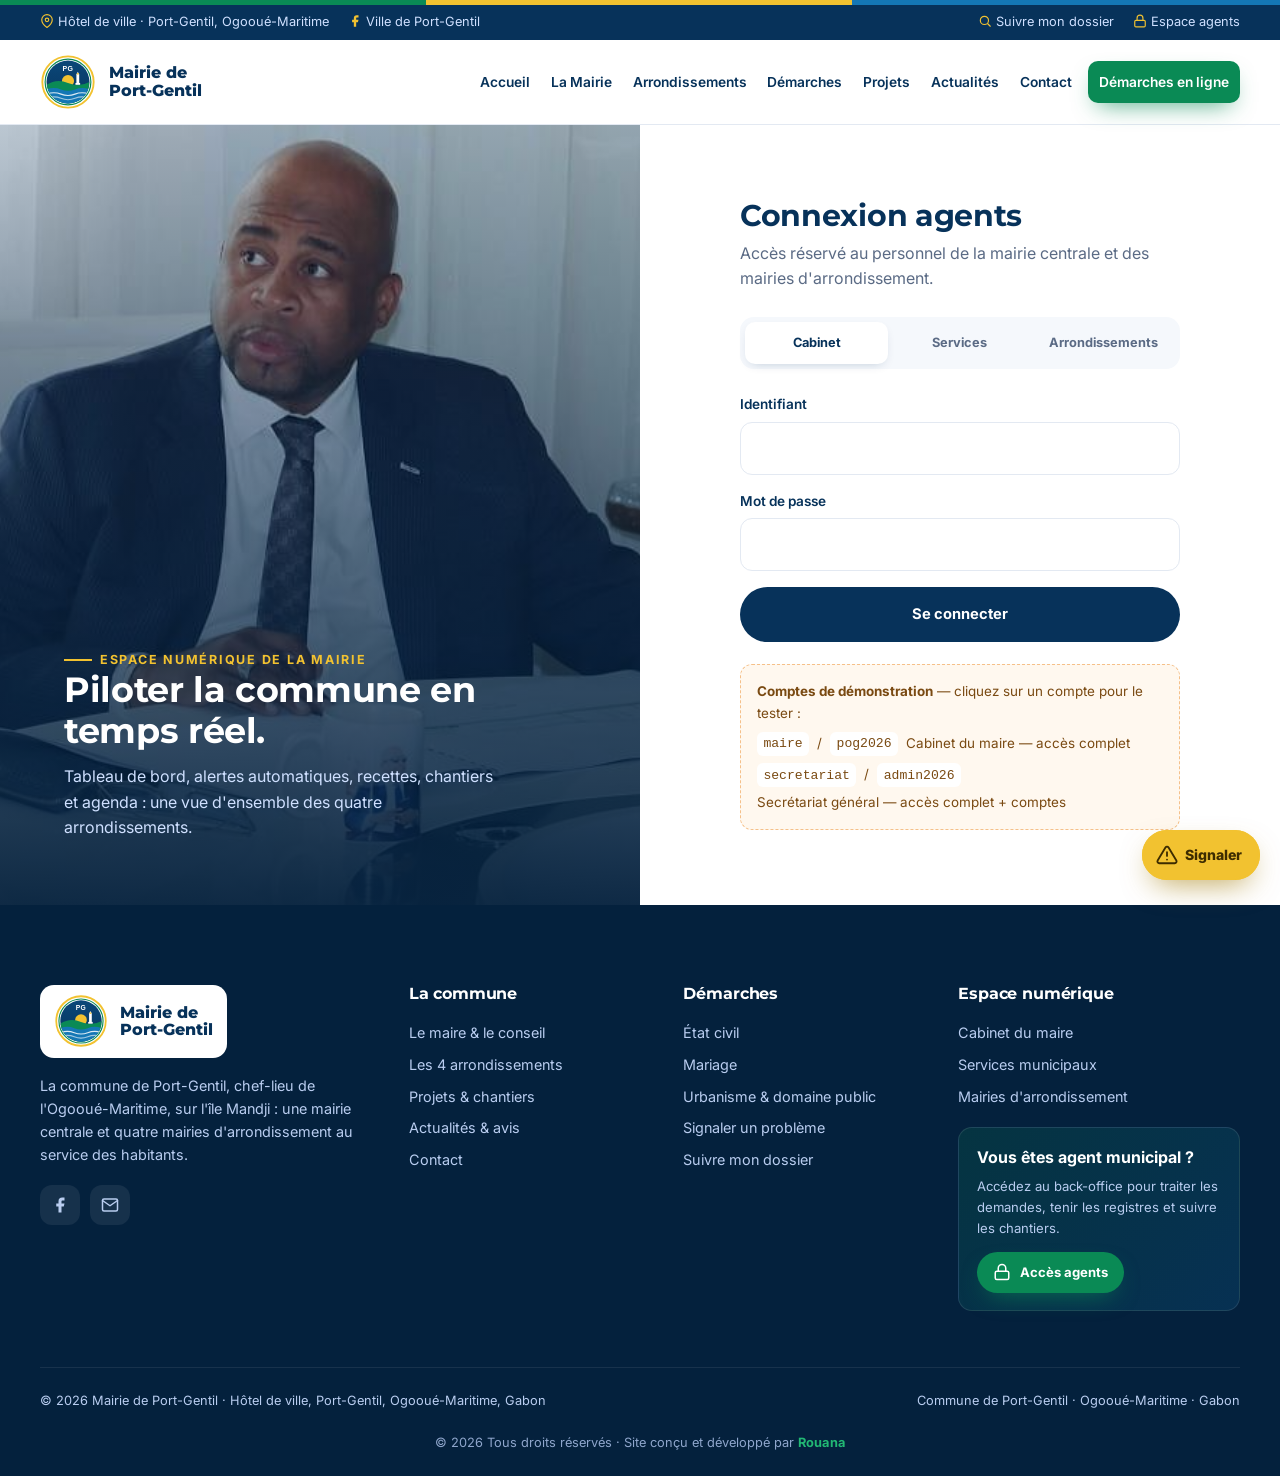
==== agents.html @ c870bb21 "Site de la Mairie de Port-Gentil – vitrine + back-office Co-Authored-By: Claude <noreply@anthropic.c" ====
<!doctype html>
<html lang="fr">
<head>
<meta charset="utf-8">
<meta name="viewport" content="width=device-width, initial-scale=1">
<meta name="color-scheme" content="only light">
<meta name="theme-color" content="#07325a">
<title>Back-office – Mairie de Port-Gentil</title>
<meta name="robots" content="noindex">
<link rel="icon" href="assets/img/logo-pog.svg">
<link rel="preconnect" href="https://fonts.googleapis.com"><link rel="preconnect" href="https://fonts.gstatic.com" crossorigin>
<link href="https://fonts.googleapis.com/css2?family=Inter:wght@400;500;600;700&family=Montserrat:wght@600;700;800;900&display=swap" rel="stylesheet">
<link rel="stylesheet" href="assets/css/style.css">
</head>
<body data-page="portal">
<div class="app">
  <aside class="sidebar" id="sb"></aside>
  <main class="app-main">
    <div class="app-top">
      <div style="display:flex;gap:.8rem;align-items:center"><button class="sb-toggle" id="sbt" aria-label="Menu"><svg width="22" height="22" viewBox="0 0 24 24" fill="none" stroke="currentColor" stroke-width="2" stroke-linecap="round"><path d="M3 6h18M3 12h18M3 18h18"/></svg></button><div><h1 id="vt"></h1><p id="vs"></p></div></div>
      <div class="top-actions"><div class="who" id="who"></div><a class="tbtn" href="index.html" title="Retour au site" aria-label="Retour au site"><svg viewBox="0 0 24 24" fill="none" stroke="currentColor" stroke-width="2" stroke-linecap="round" stroke-linejoin="round"><path d="M3 9l9-7 9 7v11a2 2 0 01-2 2H5a2 2 0 01-2-2z"/><path d="M9 22V12h6v10"/></svg><span>Site</span></a><button class="tbtn out" id="quit" title="Se déconnecter et quitter" aria-label="Sortir"><svg viewBox="0 0 24 24" fill="none" stroke="currentColor" stroke-width="2" stroke-linecap="round" stroke-linejoin="round"><path d="M9 21H5a2 2 0 01-2-2V5a2 2 0 012-2h4M16 17l5-5-5-5M21 12H9"/></svg><span>Sortir</span></button></div>
    </div>
    <div id="views"></div>
    <p class="notice"></p>
  </main>
</div>
<script src="assets/js/data.js"></script>
<script src="assets/js/config.js"></script>
<script src="assets/js/store.js"></script>
<script src="assets/js/main.js"></script>
<script src="assets/js/portal.js"></script>
<script>P.boot();</script>
</body>
</html>
---- assets/css/style.css ----
/* =========================================================
   Mairie de Port-Gentil · Feuille de style
   ========================================================= */
:root{
  color-scheme:only light;
  --navy:#07325a; --navy-2:#0b4a7d; --blue:#1477b5; --sky:#22a2d6; --sky-2:#dff1fa;
  --orange:#0a8a55; --orange-2:#22b874; --gold:#f2c230;
  --ink:#0f1c33; --muted:#5b6b85; --line:#e3e9f2; --bg:#f5f8fc; --card:#fff;
  --ok:#16a34a; --warn:#d97706; --bad:#dc2626;
  --r:18px; --r-sm:12px; --shadow:0 10px 30px -12px rgba(7,50,90,.25); --shadow-lg:0 30px 60px -20px rgba(7,50,90,.35);
  --font-h:"Montserrat",system-ui,sans-serif; --font:"Inter",system-ui,sans-serif;
  --wrap:1200px;
}
*{box-sizing:border-box;margin:0;padding:0}
html{scroll-behavior:smooth}
body{font-family:var(--font);color:var(--ink);background:var(--bg);line-height:1.6;-webkit-font-smoothing:antialiased;overflow-x:hidden}
img{max-width:100%;display:block}
a{color:inherit;text-decoration:none}
button,input,select,textarea{font:inherit;color:inherit}
h1,h2,h3,h4{font-family:var(--font-h);line-height:1.15;letter-spacing:-.01em}
.wrap{width:min(var(--wrap),100% - 32px);margin-inline:auto}
.sr-only{position:absolute;width:1px;height:1px;overflow:hidden;clip:rect(0 0 0 0)}

/* ---------- Boutons ---------- */
.btn{display:inline-flex;align-items:center;gap:.55rem;padding:.85rem 1.4rem;border-radius:999px;font-weight:700;font-size:.92rem;border:2px solid transparent;cursor:pointer;transition:.25s;white-space:nowrap}
.btn svg{width:18px;height:18px}
.btn-orange{background:var(--orange);color:#fff;box-shadow:0 10px 24px -10px rgba(10,138,85,.8)}
.btn-orange:hover{background:var(--orange-2);transform:translateY(-2px)}
.btn-ghost{border-color:rgba(255,255,255,.55);color:#fff}
.btn-ghost:hover{background:#fff;color:var(--navy)}
.btn-navy{background:var(--navy);color:#fff}
.btn-navy:hover{background:var(--blue)}
.btn-line{border-color:var(--line);background:#fff;color:var(--navy)}
.btn-line:hover{border-color:var(--blue);color:var(--blue)}
.btn-sm{padding:.5rem .9rem;font-size:.82rem}

/* ---------- Top bar & header ---------- */
.topbar{background:var(--navy);color:#cfe0ff;font-size:.8rem}
.topbar .wrap{display:flex;justify-content:space-between;gap:1rem;padding:.45rem 0;flex-wrap:wrap}
.topbar a:hover{color:#fff}
.topbar .tb-l,.topbar .tb-r{display:flex;gap:1.2rem;align-items:center;flex-wrap:wrap}
.topbar svg{width:14px;height:14px;vertical-align:-2px;margin-right:4px;color:var(--orange-2)}
.header{position:sticky;top:0;z-index:50;background:rgba(255,255,255,.92);backdrop-filter:blur(12px);border-bottom:1px solid var(--line);transition:.3s}
.header.scrolled{box-shadow:0 8px 30px -18px rgba(7,50,90,.4)}
.header .wrap{display:flex;align-items:center;justify-content:space-between;gap:1rem;height:84px;transition:height .3s}
.header.scrolled .wrap{height:68px}
.brand{display:flex;align-items:center;gap:.8rem}
.brand img{height:58px;width:auto;transition:.3s}
.header.scrolled .brand img{height:48px}
.brand b{display:block;font-family:var(--font-h);font-weight:800;color:var(--navy);font-size:1rem;line-height:1.1}
.brand small{display:block;font-size:.7rem;color:var(--muted);letter-spacing:.04em;text-transform:uppercase}
.nav{display:flex;align-items:center;gap:.2rem}
.nav a{padding:.55rem .8rem;border-radius:10px;font-weight:600;font-size:.9rem;color:var(--navy);position:relative}
.nav a:hover{color:var(--blue);background:var(--sky-2)}
.nav a.active{color:var(--blue)}
.nav a.active::after{content:"";position:absolute;left:.8rem;right:.8rem;bottom:.25rem;height:2px;background:var(--orange);border-radius:2px}
.nav .btn{margin-left:.6rem}
.burger{display:none;background:none;border:0;width:44px;height:44px;cursor:pointer;border-radius:10px}
.burger span{display:block;width:24px;height:2px;background:var(--navy);margin:5px auto;transition:.3s}
@media (max-width:1020px){
  .burger{display:block}
  .nav{position:fixed;inset:68px 0 auto 0;background:#fff;flex-direction:column;align-items:stretch;padding:1rem;gap:.2rem;box-shadow:var(--shadow-lg);transform:translateY(-12px);opacity:0;visibility:hidden;pointer-events:none;transition:.3s;max-height:calc(100vh - 68px);overflow:auto}
  .header .wrap{height:68px}
  .nav.open{transform:none;opacity:1;visibility:visible;pointer-events:auto}
  .nav a{padding:.9rem 1rem}
  .nav .btn{margin:.5rem 0 0;justify-content:center}
  .topbar .tb-r{display:none}
  .brand small{display:none}
}
@media (max-width:640px){.topbar{display:none}.hero-dots{display:none!important}.hero .wrap{padding:4rem 0 8rem!important}
}

/* ---------- Hero ---------- */
.hero{position:relative;min-height:88vh;display:grid;align-items:center;color:#fff;overflow:hidden;isolation:isolate}
.hero-slides,.hero-slides figure{position:absolute;inset:0;z-index:-2}
.hero-slides figure{opacity:0;transition:opacity 1.4s ease}
.hero-slides figure.on{opacity:1}
.hero-slides img{width:100%;height:100%;object-fit:cover;transform:scale(1.08)}
.hero-slides figure.on img{animation:kenburns 9s ease-out forwards}
@keyframes kenburns{from{transform:scale(1.12)}to{transform:scale(1)}}
.hero::before{content:"";position:absolute;inset:0;z-index:-1;background:linear-gradient(100deg,rgba(4,32,60,.95) 0%,rgba(7,50,90,.78) 42%,rgba(7,50,90,.15) 100%)}
.hero .wrap{padding:6rem 0 9rem}
.eyebrow{display:inline-flex;align-items:center;gap:.5rem;font-weight:700;font-size:.78rem;letter-spacing:.14em;text-transform:uppercase;color:var(--orange-2)}
.eyebrow::before{content:"";width:28px;height:2px;background:currentColor}
.hero h1{font-size:clamp(2.3rem,5.4vw,4.3rem);font-weight:900;max-width:14ch;margin:1rem 0 1.2rem}
.hero h1 em{font-style:normal;background:linear-gradient(90deg,var(--orange-2),var(--gold));-webkit-background-clip:text;background-clip:text;color:transparent}
.hero p.lead{font-size:1.12rem;max-width:52ch;color:#dbe7ff}
.hero .cta{display:flex;gap:.8rem;margin-top:2rem;flex-wrap:wrap}
.hero-dots{position:absolute;right:32px;bottom:150px;display:flex;flex-direction:column;gap:10px}
.hero-dots button{width:10px;height:10px;border-radius:50%;border:2px solid #fff;background:transparent;cursor:pointer;transition:.3s}
.hero-dots button.on{background:var(--orange);border-color:var(--orange);height:28px;border-radius:6px}
.wave{position:absolute;left:0;right:0;bottom:-1px;width:100%;height:110px;z-index:0}
.wave path{animation:wave 10s ease-in-out infinite alternate}
.wave path:nth-child(2){animation-duration:14s;animation-direction:alternate-reverse}
@keyframes wave{to{transform:translateX(-60px)}}

.stats{position:relative;z-index:3;margin-top:-80px}
.stats .grid{display:grid;grid-template-columns:repeat(4,1fr);background:var(--navy);color:#fff;border-radius:var(--r);box-shadow:var(--shadow-lg);overflow:hidden}
.stat{padding:1.8rem 1.4rem;display:flex;gap:1rem;align-items:center;border-right:1px solid rgba(255,255,255,.1)}
.stat:last-child{border:0}
.stat .ic{width:52px;height:52px;border-radius:14px;display:grid;place-items:center;background:rgba(10,138,85,.15);color:var(--orange-2);flex:none}
.stat .ic svg{width:26px;height:26px}
.stat b{font-family:var(--font-h);font-size:2rem;font-weight:800;display:block;line-height:1}
.stat span{font-size:.82rem;color:#b9cdf0}
@media (max-width:860px){.stats .grid{grid-template-columns:1fr 1fr}.stat:nth-child(2){border-right:0}.stat{border-bottom:1px solid rgba(255,255,255,.1)}}
@media (max-width:480px){.stats .grid{grid-template-columns:1fr}.stat{border-right:0}}

/* ---------- Sections ---------- */
section{padding:6rem 0}
.sec-head{display:flex;justify-content:space-between;align-items:end;gap:2rem;margin-bottom:3rem;flex-wrap:wrap}
.sec-head h2{font-size:clamp(1.8rem,3.4vw,2.7rem);color:var(--navy);font-weight:800;max-width:22ch;margin-top:.6rem}
.sec-head p{max-width:48ch;color:var(--muted)}
.center{text-align:center}
.center .sec-head{justify-content:center;text-align:center;flex-direction:column;align-items:center}
.bg-white{background:#fff}
.bg-navy{background:var(--navy);color:#fff}
.bg-navy .sec-head h2{color:#fff}
.bg-navy .sec-head p{color:#b9cdf0}

/* Page hero (pages internes) */
.page-hero{position:relative;color:#fff;padding:7rem 0 6rem;overflow:hidden;isolation:isolate}
.page-hero img.bg{position:absolute;inset:0;width:100%;height:100%;object-fit:cover;z-index:-2}
.page-hero::before{content:"";position:absolute;inset:0;z-index:-1;background:linear-gradient(100deg,rgba(4,32,60,.95),rgba(7,50,90,.65))}
.page-hero h1{font-size:clamp(2rem,4.5vw,3.4rem);font-weight:900;margin:.8rem 0}
.page-hero p{max-width:60ch;color:#dbe7ff}
.crumbs{font-size:.85rem;color:#b9cdf0}
.crumbs a:hover{color:#fff}

/* ---------- Cartes formations ---------- */
.tabs{display:flex;gap:.5rem;flex-wrap:wrap;margin-bottom:2rem}
.tab{padding:.6rem 1.1rem;border-radius:999px;border:1.5px solid var(--line);background:#fff;font-weight:700;font-size:.88rem;cursor:pointer;color:var(--navy);transition:.2s}
.tab:hover{border-color:var(--blue)}
.tab.on{background:var(--navy);border-color:var(--navy);color:#fff}
.tab .n{display:inline-grid;place-items:center;min-width:22px;height:22px;border-radius:99px;background:var(--sky-2);color:var(--blue);font-size:.72rem;margin-left:.35rem;padding:0 6px}
.tab.on .n{background:var(--orange);color:#fff}
.cards{display:grid;grid-template-columns:repeat(auto-fill,minmax(260px,1fr));gap:1.3rem}
.fcard{background:#fff;border:1px solid var(--line);border-radius:var(--r);padding:1.6rem;position:relative;transition:.3s;display:flex;flex-direction:column;gap:.7rem;overflow:hidden}
.fcard::after{content:"";position:absolute;left:0;top:0;height:4px;width:0;background:linear-gradient(90deg,var(--orange),var(--gold));transition:.4s}
.fcard:hover{transform:translateY(-6px);box-shadow:var(--shadow);border-color:transparent}
.fcard:hover::after{width:100%}
.fcard .ic{width:54px;height:54px;border-radius:14px;background:var(--navy);color:#fff;display:grid;place-items:center;transition:.3s}
.fcard:hover .ic{background:var(--orange);transform:rotate(-6deg)}
.fcard .ic svg{width:26px;height:26px}
.fcard h3{font-size:1.05rem;color:var(--navy)}
.fcard p{font-size:.9rem;color:var(--muted);flex:1}
.fcard .tag{position:absolute;top:1.3rem;right:1.3rem;font-size:.7rem;font-weight:800;letter-spacing:.06em;text-transform:uppercase;padding:.25rem .6rem;border-radius:99px;background:var(--sky-2);color:var(--blue)}
.fcard .tag.m{background:#e2f5ec;color:var(--orange)}
.fcard .tag.c{background:#fdf4dc;color:#a36d05}
.fcard .more{font-weight:700;color:var(--blue);font-size:.88rem;display:inline-flex;gap:.3rem;align-items:center;cursor:pointer;background:none;border:0;padding:0}
.fcard .more:hover{gap:.6rem}

/* ---------- Split / feature ---------- */
.split{display:grid;grid-template-columns:1.05fr 1fr;gap:4rem;align-items:center}
@media (max-width:900px){.split{grid-template-columns:1fr;gap:2.5rem}}
.mosaic{display:grid;grid-template-columns:1fr 1fr;grid-template-rows:220px 220px;gap:1rem;position:relative}
.mosaic img{width:100%;height:100%;object-fit:cover;border-radius:var(--r);box-shadow:var(--shadow)}
.mosaic img:first-child{grid-row:span 2}
.mosaic .badge{position:absolute;left:-18px;bottom:28px;background:var(--orange);color:#fff;border-radius:var(--r);padding:1rem 1.3rem;box-shadow:var(--shadow-lg);font-family:var(--font-h)}
.mosaic .badge b{font-size:2rem;display:block;line-height:1}
.mosaic .badge span{font-size:.8rem}
@media (max-width:560px){.mosaic{grid-template-rows:170px 170px}.mosaic .badge{left:8px}}
.checks{list-style:none;display:grid;gap:.9rem;margin:1.6rem 0 2rem}
.checks li{display:flex;gap:.8rem;align-items:flex-start}
.checks li::before{content:"";flex:none;width:24px;height:24px;border-radius:50%;background:var(--orange) url("data:image/svg+xml,%3Csvg xmlns='http://www.w3.org/2000/svg' viewBox='0 0 24 24' fill='none' stroke='white' stroke-width='3'%3E%3Cpath d='M5 12l5 5 9-10'/%3E%3C/svg%3E") center/14px no-repeat;margin-top:2px}
.lead-p{color:var(--muted);font-size:1.05rem}

/* ---------- Valeurs / pillars ---------- */
.pillars{display:grid;grid-template-columns:repeat(4,1fr);gap:1.2rem}
@media (max-width:900px){.pillars{grid-template-columns:1fr 1fr}}
@media (max-width:520px){.pillars{grid-template-columns:1fr}}
.pillar{padding:2rem 1.6rem;border-radius:var(--r);background:rgba(255,255,255,.06);border:1px solid rgba(255,255,255,.1);transition:.3s}
.pillar:hover{background:rgba(255,255,255,.1);transform:translateY(-4px)}
.pillar .num{font-family:var(--font-h);font-weight:900;font-size:2.4rem;color:var(--orange-2);opacity:.9}
.pillar h3{margin:.6rem 0 .5rem;font-size:1.1rem}
.pillar p{color:#b9cdf0;font-size:.92rem}

/* ---------- Galerie ---------- */
.filters{display:flex;gap:.5rem;flex-wrap:wrap;justify-content:center;margin-bottom:2rem}
.gallery{columns:3 280px;column-gap:1rem}
.gallery figure{break-inside:avoid;margin-bottom:1rem;position:relative;border-radius:var(--r);overflow:hidden;cursor:zoom-in;box-shadow:var(--shadow)}
.gallery img{width:100%;transition:transform .6s}
.gallery figure:hover img{transform:scale(1.06)}
.gallery figcaption{position:absolute;inset:auto 0 0 0;padding:2.5rem 1rem .9rem;color:#fff;font-weight:600;font-size:.9rem;background:linear-gradient(transparent,rgba(4,32,60,.9));transform:translateY(40%);opacity:0;transition:.35s}
.gallery figure:hover figcaption{transform:none;opacity:1}
.gallery figcaption small{display:block;color:var(--orange-2);font-size:.72rem;text-transform:uppercase;letter-spacing:.1em}
.gallery figure.hide{display:none}
.lightbox{position:fixed;inset:0;background:rgba(5,15,35,.94);z-index:200;display:none;align-items:center;justify-content:center;padding:2rem}
.lightbox.on{display:flex}
.lightbox img{max-height:84vh;max-width:92vw;border-radius:12px;box-shadow:0 20px 60px rgba(0,0,0,.6)}
.lightbox p{position:absolute;bottom:1.2rem;left:0;right:0;text-align:center;color:#fff;font-weight:600}
.lightbox button{position:absolute;background:rgba(255,255,255,.12);border:0;color:#fff;width:48px;height:48px;border-radius:50%;cursor:pointer;font-size:1.4rem}
.lightbox button:hover{background:var(--orange)}
.lb-x{top:1.2rem;right:1.2rem}.lb-p{left:1.2rem;top:50%}.lb-n{right:1.2rem;top:50%}

/* ---------- Actualités ---------- */
.news{display:grid;grid-template-columns:repeat(3,1fr);gap:1.4rem}
@media (max-width:900px){.news{grid-template-columns:1fr 1fr}}
@media (max-width:600px){.news{grid-template-columns:1fr}}
.ncard{background:#fff;border-radius:var(--r);overflow:hidden;border:1px solid var(--line);transition:.3s;display:flex;flex-direction:column}
.ncard:hover{box-shadow:var(--shadow);transform:translateY(-5px)}
.ncard .ph{aspect-ratio:16/10;overflow:hidden;position:relative}
.ncard .ph img{width:100%;height:100%;object-fit:cover;transition:.6s}
.ncard:hover .ph img{transform:scale(1.07)}
.ncard .cat{position:absolute;top:1rem;left:1rem;background:var(--orange);color:#fff;font-size:.7rem;font-weight:800;padding:.3rem .7rem;border-radius:99px;text-transform:uppercase;letter-spacing:.06em}
.ncard .bd{padding:1.4rem;display:flex;flex-direction:column;gap:.6rem;flex:1}
.ncard h3{font-size:1.08rem;color:var(--navy)}
.ncard p{font-size:.9rem;color:var(--muted)}

/* ---------- Témoignages ---------- */
.testi{position:relative;max-width:820px;margin:auto;text-align:center}
.testi blockquote{font-family:var(--font-h);font-size:clamp(1.15rem,2.2vw,1.5rem);font-weight:600;line-height:1.5;color:#fff;min-height:7.5em;transition:opacity .4s}
.testi cite{display:block;margin-top:1.2rem;font-style:normal;color:var(--orange-2);font-weight:700}
.testi cite span{display:block;color:#b9cdf0;font-weight:500;font-size:.88rem}
.testi .dots{display:flex;gap:8px;justify-content:center;margin-top:1.6rem}
.testi .dots button{width:10px;height:10px;border-radius:99px;border:0;background:rgba(255,255,255,.3);cursor:pointer;transition:.3s}
.testi .dots button.on{width:30px;background:var(--orange)}

/* ---------- Partenaires marquee ---------- */
.marquee{overflow:hidden;mask-image:linear-gradient(90deg,transparent,#000 10%,#000 90%,transparent)}
.marquee .track{display:flex;gap:1rem;width:max-content;animation:marq 38s linear infinite}
.marquee:hover .track{animation-play-state:paused}
@keyframes marq{to{transform:translateX(-50%)}}
.partner{display:flex;align-items:center;gap:.8rem;padding:1rem 1.4rem;background:#fff;border:1px solid var(--line);border-radius:14px;min-width:250px}
.partner .pl{width:44px;height:44px;border-radius:12px;display:grid;place-items:center;font-family:var(--font-h);font-weight:900;color:#fff;font-size:.8rem;flex:none}
.partner b{display:block;color:var(--navy);font-size:.9rem;line-height:1.2}
.partner small{color:var(--muted);font-size:.75rem}

/* ---------- CTA band ---------- */
.band{background:linear-gradient(110deg,var(--navy) 0%,var(--navy-2) 55%,var(--blue) 100%);border-radius:24px;padding:3rem;color:#fff;display:flex;justify-content:space-between;align-items:center;gap:2rem;position:relative;overflow:hidden;flex-wrap:wrap}
.band::after{content:"";position:absolute;right:-80px;top:-80px;width:280px;height:280px;border-radius:50%;border:40px solid rgba(10,138,85,.18)}
.band h2{font-size:clamp(1.5rem,3vw,2.2rem);max-width:24ch}
.band p{color:#cfe0ff;margin-top:.5rem}
.band > *{position:relative;z-index:1}

/* ---------- Formulaires ---------- */
.form{display:grid;gap:1rem}
.form .row{display:grid;grid-template-columns:1fr 1fr;gap:1rem}
@media (max-width:620px){.form .row{grid-template-columns:1fr}}
.field label{display:block;font-weight:600;font-size:.85rem;margin-bottom:.35rem;color:var(--navy)}
.field input,.field select,.field textarea{width:100%;padding:.8rem 1rem;border:1.5px solid var(--line);border-radius:var(--r-sm);background:#fff;transition:.2s;outline:none}
.field input:focus,.field select:focus,.field textarea:focus{border-color:var(--blue);box-shadow:0 0 0 4px rgba(20,119,181,.12)}
.field textarea{min-height:130px;resize:vertical}
.panel{background:#fff;border:1px solid var(--line);border-radius:var(--r);padding:2rem;box-shadow:var(--shadow)}
.steps{display:flex;gap:.5rem;margin-bottom:1.5rem}
.steps span{flex:1;height:6px;border-radius:99px;background:var(--line);transition:.4s}
.steps span.on{background:linear-gradient(90deg,var(--orange),var(--gold))}
.fstep{display:none;animation:fade .4s}
.fstep.on{display:grid;gap:1rem}
@keyframes fade{from{opacity:0;transform:translateY(8px)}to{opacity:1;transform:none}}

/* ---------- Contact ---------- */
.cinfo{display:grid;gap:1rem}
.citem{display:flex;gap:1rem;padding:1.2rem;background:#fff;border-radius:var(--r);border:1px solid var(--line);transition:.25s}
.citem:hover{border-color:var(--blue);transform:translateX(4px)}
.citem .ic{width:48px;height:48px;border-radius:12px;background:var(--sky-2);color:var(--blue);display:grid;place-items:center;flex:none}
.citem .ic svg{width:22px;height:22px}
.citem b{display:block;color:var(--navy)}
.citem span{color:var(--muted);font-size:.9rem}
.map{border:0;width:100%;height:380px;border-radius:var(--r);box-shadow:var(--shadow);margin-top:3rem}

/* ---------- FAQ ---------- */
.faq details{background:#fff;border:1px solid var(--line);border-radius:var(--r-sm);margin-bottom:.8rem;overflow:hidden}
.faq summary{padding:1.1rem 1.3rem;font-weight:700;color:var(--navy);cursor:pointer;list-style:none;display:flex;justify-content:space-between;gap:1rem}
.faq summary::after{content:"+";font-size:1.4rem;color:var(--orange);transition:.3s;line-height:1}
.faq details[open] summary::after{transform:rotate(45deg)}
.faq details p{padding:0 1.3rem 1.2rem;color:var(--muted)}

/* ---------- Timeline ---------- */
.timeline{position:relative;padding-left:2rem;border-left:2px dashed var(--line);display:grid;gap:2rem}
.tl{position:relative}
.tl::before{content:"";position:absolute;left:calc(-2rem - 9px);top:4px;width:16px;height:16px;border-radius:50%;background:var(--orange);box-shadow:0 0 0 5px #e2f5ec}
.tl b{font-family:var(--font-h);color:var(--blue)}
.tl h4{color:var(--navy);margin:.2rem 0}
.tl p{color:var(--muted);font-size:.93rem}

/* ---------- Footer ---------- */
.footer{background:#04213d;color:#b9cdf0;padding:5rem 0 0;position:relative}
.footer .grid{display:grid;grid-template-columns:1.4fr 1fr 1fr 1.2fr;gap:2.5rem}
@media (max-width:900px){.footer .grid{grid-template-columns:1fr 1fr}}
@media (max-width:560px){.footer .grid{grid-template-columns:1fr}}
.footer h4{color:#fff;font-size:1rem;margin-bottom:1.1rem}
.footer ul{list-style:none;display:grid;gap:.55rem;font-size:.9rem}
.footer a:hover{color:var(--orange-2)}
.footer .logo-w{background:#fff;border-radius:14px;padding:.6rem .9rem;display:inline-block;margin-bottom:1rem}
.footer .logo-w img{height:64px}
.footer p{font-size:.9rem}
.socials{display:flex;gap:.6rem;margin-top:1.2rem}
.socials a{width:40px;height:40px;border-radius:12px;display:grid;place-items:center;background:rgba(255,255,255,.07);transition:.25s}
.socials a:hover{background:var(--orange);color:#fff}
.socials svg{width:18px;height:18px}
.staff-box{margin-top:1.2rem;padding:1.1rem;border-radius:14px;background:linear-gradient(135deg,rgba(10,138,85,.18),rgba(20,119,181,.18));border:1px solid rgba(255,255,255,.1)}
.staff-box b{color:#fff;display:block;margin-bottom:.3rem}
.staff-box p{font-size:.82rem;margin-bottom:.8rem}
.foot-credit{text-align:center;font-size:.8rem;padding:0 0 1.4rem;color:#8fa6cc}
.foot-credit b{color:var(--orange-2);font-weight:700;letter-spacing:.02em}
.foot-bottom{border-top:1px solid rgba(255,255,255,.08);margin-top:3.5rem;padding:1.4rem 0;display:flex;justify-content:space-between;gap:1rem;font-size:.8rem;flex-wrap:wrap}

/* ---------- Flottants ---------- */
.wa{position:fixed;right:20px;bottom:20px;z-index:90;width:58px;height:58px;border-radius:50%;background:#25d366;color:#fff;display:grid;place-items:center;box-shadow:0 12px 30px -8px rgba(37,211,102,.7);transition:.3s}
.wa:hover{transform:scale(1.08)}
.wa svg{width:30px;height:30px}
.wa::before{content:"";position:absolute;inset:0;border-radius:50%;border:2px solid #25d366;animation:ping 2s infinite}
@keyframes ping{to{transform:scale(1.6);opacity:0}}
.totop{position:fixed;right:28px;bottom:92px;z-index:90;width:42px;height:42px;border-radius:12px;border:0;background:var(--navy);color:#fff;cursor:pointer;opacity:0;pointer-events:none;transition:.3s}
.totop.on{opacity:1;pointer-events:auto}
.progress{position:fixed;top:0;left:0;height:3px;background:linear-gradient(90deg,var(--orange),var(--gold));z-index:100;width:0}

/* ---------- Toast & modal ---------- */
.toast{position:fixed;left:50%;bottom:28px;transform:translate(-50%,140%);background:var(--navy);color:#fff;padding:.9rem 1.3rem;border-radius:14px;box-shadow:var(--shadow-lg);z-index:300;transition:.35s;font-weight:600;display:flex;gap:.6rem;align-items:center;max-width:calc(100vw - 32px)}
.toast.on{transform:translate(-50%,0)}
.toast.ok{background:var(--ok)}.toast.err{background:var(--bad)}
.modal{position:fixed;inset:0;background:rgba(5,15,35,.6);backdrop-filter:blur(4px);z-index:250;display:none;align-items:center;justify-content:center;padding:1rem}
.modal.on{display:flex}
.modal .box{background:#fff;border-radius:22px;max-width:640px;width:100%;max-height:90vh;overflow:auto;box-shadow:var(--shadow-lg);animation:fade .3s}
.modal .box .mh{padding:1.5rem 1.8rem;border-bottom:1px solid var(--line);display:flex;justify-content:space-between;gap:1rem;align-items:start}
.modal .box .mb{padding:1.5rem 1.8rem}
.modal .x{background:var(--bg);border:0;width:36px;height:36px;border-radius:10px;cursor:pointer;font-size:1.2rem;flex:none}

/* ---------- Reveal ---------- */
.rv{opacity:0;transform:translateY(28px);transition:opacity .8s ease,transform .8s ease}
.rv.in{opacity:1;transform:none}
.rv.d1{transition-delay:.1s}.rv.d2{transition-delay:.2s}.rv.d3{transition-delay:.3s}
@media (prefers-reduced-motion:reduce){*{animation:none!important;transition:none!important}.rv{opacity:1;transform:none}}

/* =========================================================
   ESPACE NUMÉRIQUE (back-office des agents)
   ========================================================= */
.auth{min-height:calc(100vh - 120px);display:grid;grid-template-columns:1fr 1fr}
@media (max-width:900px){.auth{grid-template-columns:1fr}.auth .side{display:none}}
.auth .side{position:relative;color:#fff;padding:4rem;display:flex;flex-direction:column;justify-content:end;overflow:hidden;isolation:isolate}
.auth .side img{position:absolute;inset:0;width:100%;height:100%;object-fit:cover;z-index:-2}
.auth .side::before{content:"";position:absolute;inset:0;z-index:-1;background:linear-gradient(180deg,rgba(7,50,90,.2),rgba(4,32,60,.95))}
.auth .side h2{font-size:2.2rem;max-width:18ch}
.auth .side p{color:#cfe0ff;margin-top:.8rem;max-width:44ch}
.auth .main{display:grid;place-items:center;padding:3rem 1rem;background:#fff}
.auth .box{width:min(440px,100%)}
.auth h1{color:var(--navy);font-size:1.9rem;margin-bottom:.4rem}
.role-sw{display:grid;grid-template-columns:repeat(3,1fr);background:var(--bg);border-radius:14px;padding:5px;margin:1.6rem 0}
.role-sw button{border:0;background:none;padding:.7rem;border-radius:10px;font-weight:700;cursor:pointer;color:var(--muted);font-size:.86rem}
.role-sw button.on{background:#fff;color:var(--navy);box-shadow:0 4px 12px -6px rgba(7,50,90,.3)}
.demo{margin-top:1.4rem;padding:1rem;border-radius:12px;background:#fff8ef;border:1px dashed #f5c089;font-size:.84rem;color:#7a4a12}
.demo code{background:#fff;padding:.1rem .4rem;border-radius:6px;font-size:.82rem;cursor:pointer}

.app{display:grid;grid-template-columns:260px 1fr;min-height:100vh;background:var(--bg)}
@media (max-width:900px){.app{grid-template-columns:1fr}}
.sidebar{background:var(--navy);color:#b9cdf0;padding:1.4rem 1rem;display:flex;flex-direction:column;gap:.3rem;position:sticky;top:0;height:100vh}
@media (max-width:900px){.sidebar{position:fixed;inset:0 auto 0 0;width:270px;z-index:120;transform:translateX(-100%);transition:.3s}.sidebar.open{transform:none;box-shadow:0 0 0 100vmax rgba(5,15,35,.45)}}
.sidebar .sb-brand{display:flex;align-items:center;gap:.7rem;padding:.4rem .6rem 1.4rem;border-bottom:1px solid rgba(255,255,255,.08);margin-bottom:.8rem}
.sidebar .sb-brand img{height:44px;background:#fff;border-radius:10px;padding:4px}
.sidebar .sb-brand b{color:#fff;font-family:var(--font-h);display:block;line-height:1.1}
.sidebar .sb-brand small{font-size:.72rem;color:var(--orange-2);text-transform:uppercase;letter-spacing:.08em}
.sidebar a,.sidebar button.lnk{display:flex;align-items:center;gap:.8rem;padding:.75rem .9rem;border-radius:12px;font-weight:600;font-size:.9rem;transition:.2s;background:none;border:0;cursor:pointer;color:inherit;text-align:left;width:100%}
.sidebar a svg,.sidebar button.lnk svg{width:20px;height:20px;flex:none}
.sidebar a:hover,.sidebar button.lnk:hover{background:rgba(255,255,255,.07);color:#fff}
.sidebar a.on{background:var(--orange);color:#fff;box-shadow:0 10px 20px -10px rgba(10,138,85,.9)}
.sidebar .pill{margin-left:auto;background:var(--orange);color:#fff;border-radius:99px;font-size:.7rem;padding:.1rem .5rem}
.sidebar a.on .pill{background:#fff;color:var(--orange)}
.sidebar .sb-foot{margin-top:auto;border-top:1px solid rgba(255,255,255,.08);padding-top:.8rem}
.app-main{padding:1.6rem 2rem 3rem;min-width:0}
@media (max-width:600px){.app-main{padding:1rem}}
.app-top{display:flex;justify-content:space-between;align-items:center;gap:1rem;margin-bottom:1.6rem;flex-wrap:wrap}
.app-top h1{font-size:1.6rem;color:var(--navy)}
.app-top p{color:var(--muted);font-size:.9rem}
.who{display:flex;align-items:center;gap:.7rem;background:#fff;border:1px solid var(--line);padding:.4rem .9rem .4rem .4rem;border-radius:99px}
.av{width:38px;height:38px;border-radius:50%;display:grid;place-items:center;color:#fff;font-weight:800;font-size:.85rem;background:linear-gradient(135deg,var(--blue),var(--navy));flex:none}
.who b{display:block;font-size:.88rem;color:var(--navy);line-height:1.1}
.who small{font-size:.74rem;color:var(--muted)}
.top-actions{display:flex;align-items:center;gap:.5rem}
.tbtn{display:inline-flex;align-items:center;gap:.4rem;height:46px;padding:0 1rem;border-radius:99px;border:1px solid var(--line);background:#fff;color:var(--navy);font-weight:700;font-size:.86rem;cursor:pointer;transition:.2s}
.tbtn svg{width:18px;height:18px}
.tbtn:hover{border-color:var(--blue);color:var(--blue)}
.tbtn.out{background:var(--orange);border-color:var(--orange);color:#fff;box-shadow:0 8px 18px -10px rgba(10,138,85,.9)}
.tbtn.out:hover{background:var(--orange-2);color:#fff}
@media (max-width:900px){
  .app-main{padding-top:0}
  .app-top{position:sticky;top:0;z-index:60;background:rgba(245,248,252,.94);backdrop-filter:blur(10px);margin:0 -2rem 1rem;padding:.7rem 2rem;border-bottom:1px solid var(--line);flex-wrap:nowrap}
  .app-top > div:first-child{min-width:0}
  .app-top h1{font-size:1.15rem;white-space:nowrap;overflow:hidden;text-overflow:ellipsis}
  .app-top p{display:none}
  .who{display:none}
  .tbtn{height:40px;padding:0 .75rem;font-size:.8rem}
}
@media (max-width:600px){.app-top{margin:0 -1rem 1rem;padding:.7rem 1rem}}
@media (max-width:420px){.tbtn:not(.out) span{display:none}.tbtn:not(.out){width:40px;padding:0;justify-content:center}}
.sb-toggle{display:none}
@media (max-width:900px){.sb-toggle{display:inline-grid;place-items:center;width:42px;height:42px;border-radius:12px;border:1px solid var(--line);background:#fff;cursor:pointer}}
.kpis{display:grid;grid-template-columns:repeat(4,1fr);gap:1rem;margin-bottom:1.4rem}
@media (max-width:1100px){.kpis{grid-template-columns:1fr 1fr}}
.kpi{background:#fff;border:1px solid var(--line);border-radius:16px;padding:1.2rem;display:flex;gap:1rem;align-items:center}
.kpi .ic{width:48px;height:48px;border-radius:14px;display:grid;place-items:center;flex:none}
.kpi .ic svg{width:24px;height:24px}
.kpi b{font-family:var(--font-h);font-size:1.6rem;color:var(--navy);display:block;line-height:1.1}
.kpi span{font-size:.8rem;color:var(--muted)}
.ic-b{background:var(--sky-2);color:var(--blue)}.ic-o{background:#e2f5ec;color:var(--orange)}.ic-g{background:#e6f7ec;color:var(--ok)}.ic-y{background:#fdf4dc;color:#a36d05}
.card{background:#fff;border:1px solid var(--line);border-radius:16px;padding:1.4rem;margin-bottom:1.2rem}
.card h2{font-size:1.1rem;color:var(--navy);margin-bottom:1rem;display:flex;justify-content:space-between;align-items:center;gap:1rem;flex-wrap:wrap}
.cols{display:grid;grid-template-columns:1.6fr 1fr;gap:1.2rem}
@media (max-width:1100px){.cols{grid-template-columns:1fr}}
.toolbar{display:flex;gap:.7rem;flex-wrap:wrap;align-items:end;margin-bottom:1rem}
.toolbar .field{min-width:180px;flex:1}
.toolbar .field select,.toolbar .field input{padding:.6rem .8rem}
.tbl-wrap{overflow-x:auto;border:1px solid var(--line);border-radius:12px}
table.tbl{width:100%;border-collapse:collapse;font-size:.88rem;min-width:640px}
.tbl th{background:var(--bg);text-align:left;padding:.75rem .9rem;color:var(--muted);font-size:.74rem;text-transform:uppercase;letter-spacing:.06em;font-weight:700;white-space:nowrap}
.tbl td{padding:.65rem .9rem;border-top:1px solid var(--line);vertical-align:middle}
.tbl tr:hover td{background:#fafcff}
.tbl input.note{width:78px;padding:.45rem .5rem;border:1.5px solid var(--line);border-radius:8px;text-align:center;font-weight:700;outline:none}
.tbl input.note:focus{border-color:var(--blue)}
.tbl input.note.bad{border-color:var(--bad);background:#fff1f1}
.tbl input.note.dirty{background:#fff8ef;border-color:#f5c089}
.stu{display:flex;align-items:center;gap:.6rem}
.stu .av{width:32px;height:32px;font-size:.72rem}
.stu b{display:block;font-size:.88rem}
.stu small{color:var(--muted);font-size:.74rem}
.chip{display:inline-block;padding:.22rem .6rem;border-radius:99px;font-size:.74rem;font-weight:700;white-space:nowrap}
.chip.ok{background:#e6f7ec;color:var(--ok)}.chip.warn{background:#fdf4dc;color:#a36d05}.chip.bad{background:#fdecec;color:var(--bad)}.chip.info{background:var(--sky-2);color:var(--blue)}.chip.neu{background:var(--bg);color:var(--muted)}
.moy{font-family:var(--font-h);font-weight:800}
.bars{display:flex;align-items:end;gap:8px;height:170px;padding-top:10px}
.bars .b{flex:1;display:flex;flex-direction:column;align-items:center;gap:6px;height:100%;justify-content:end}
.bars .b i{display:block;width:100%;border-radius:8px 8px 3px 3px;background:linear-gradient(180deg,var(--sky),var(--blue));min-height:4px;transition:height .8s cubic-bezier(.2,.8,.2,1)}
.bars .b:nth-child(1) i,.bars .b:nth-child(2) i{background:linear-gradient(180deg,#f59e8b,var(--bad))}
.bars .b:nth-child(3) i{background:linear-gradient(180deg,#fbc27a,var(--orange))}
.bars .b small{font-size:.7rem;color:var(--muted);white-space:nowrap}
.bars .b em{font-style:normal;font-weight:800;font-size:.78rem;color:var(--navy)}
.feed{display:grid;gap:.8rem}
.post{padding:1rem;border:1px solid var(--line);border-radius:12px;border-left:4px solid var(--blue);background:#fff}
.post.devoir{border-left-color:var(--orange)}.post.urgent{border-left-color:var(--bad)}
.post h4{color:var(--navy);font-size:.95rem}
.post p{font-size:.88rem;color:var(--ink);margin:.35rem 0}
.post small{color:var(--muted);font-size:.76rem}
.post .top{display:flex;justify-content:space-between;gap:.6rem;align-items:start}
.msgs{display:grid;grid-template-columns:280px 1fr;border:1px solid var(--line);border-radius:14px;overflow:hidden;min-height:460px;background:#fff}
@media (max-width:760px){.msgs{grid-template-columns:1fr}}
.thread-list{border-right:1px solid var(--line);overflow:auto;max-height:560px}
.thread-list button{display:flex;gap:.7rem;width:100%;text-align:left;padding:.9rem 1rem;border:0;border-bottom:1px solid var(--line);background:#fff;cursor:pointer}
.thread-list button:hover{background:var(--bg)}
.thread-list button.on{background:var(--sky-2)}
.thread-list b{font-size:.86rem;display:block;color:var(--navy)}
.thread-list small{font-size:.76rem;color:var(--muted);display:-webkit-box;-webkit-line-clamp:1;-webkit-box-orient:vertical;overflow:hidden}
.thread-list .unread b::after{content:"";display:inline-block;width:8px;height:8px;border-radius:50%;background:var(--orange);margin-left:6px}
.chat{display:flex;flex-direction:column;min-width:0}
.chat .head{padding:1rem 1.2rem;border-bottom:1px solid var(--line);font-weight:700;color:var(--navy)}
.chat .body{flex:1;padding:1.2rem;overflow:auto;display:flex;flex-direction:column;gap:.6rem;background:var(--bg);max-height:420px}
.bubble{max-width:78%;padding:.7rem 1rem;border-radius:16px;font-size:.9rem;background:#fff;border:1px solid var(--line);align-self:flex-start}
.bubble.me{align-self:flex-end;background:var(--navy);color:#fff;border-color:var(--navy)}
.bubble small{display:block;font-size:.7rem;opacity:.65;margin-top:.25rem}
.chat form{display:flex;gap:.6rem;padding:.8rem;border-top:1px solid var(--line)}
.chat form input{flex:1;padding:.75rem 1rem;border:1.5px solid var(--line);border-radius:99px;outline:none}
.empty{padding:2.5rem 1rem;text-align:center;color:var(--muted)}
.empty svg{width:44px;height:44px;margin:0 auto .6rem;color:#c3cfe0}
.ring{--p:0;width:130px;height:130px;border-radius:50%;background:conic-gradient(var(--orange) calc(var(--p)*1%),var(--line) 0);display:grid;place-items:center;margin:auto}
.ring div{width:104px;height:104px;border-radius:50%;background:#fff;display:grid;place-items:center;text-align:center}
.ring b{font-family:var(--font-h);font-size:1.7rem;color:var(--navy);line-height:1}
.ring small{font-size:.72rem;color:var(--muted)}
.tt{display:grid;grid-template-columns:70px repeat(5,1fr);gap:4px;font-size:.78rem;min-width:640px}
.tt div{padding:.5rem;border-radius:8px;background:var(--bg);min-height:48px}
.tt .h{background:none;font-weight:800;color:var(--navy);text-align:center;min-height:auto}
.tt .t{background:none;color:var(--muted);font-weight:700}
.tt .c{background:var(--sky-2);color:var(--navy);font-weight:600;border-left:3px solid var(--blue)}
.tt .c.o{background:#e2f5ec;border-left-color:var(--orange)}
.tt .c small{display:block;color:var(--muted);font-weight:500}
.view{display:none;animation:fade .35s}
.view.on{display:block}
.notice{font-size:.8rem;color:var(--muted);background:#fff;border:1px dashed var(--line);border-radius:12px;padding:.7rem 1rem;margin-top:1.4rem}
@media print{
  .sidebar,.app-top .who,.top-actions,.sb-toggle,.no-print,.notice{display:none!important}
  .app{display:block}.app-main{padding:0}.card{border:0;padding:0}
}


/* ---------- Espace numérique (accueil) ---------- */
.quick{display:flex;align-items:center;gap:.5rem;flex-wrap:wrap;margin-top:1.6rem;padding:.55rem;border-radius:18px;background:rgba(255,255,255,.1);border:1px solid rgba(255,255,255,.18);backdrop-filter:blur(8px);width:max-content;max-width:100%}
.quick .ql{display:inline-flex;align-items:center;gap:.4rem;font-size:.78rem;font-weight:800;letter-spacing:.08em;text-transform:uppercase;color:var(--orange-2);padding:0 .5rem}
.quick .ql svg{width:15px;height:15px}
.qbtn{display:inline-flex;align-items:center;gap:.45rem;padding:.55rem .95rem;border-radius:12px;background:#fff;color:var(--navy);font-weight:700;font-size:.86rem;transition:.25s}
.qbtn svg{width:17px;height:17px;color:var(--orange)}
.qbtn:hover{background:var(--orange);color:#fff;transform:translateY(-2px)}
.qbtn:hover svg{color:#fff}
.espace-sec{padding-top:5rem}
.access{display:grid;grid-template-columns:repeat(3,1fr);gap:1.2rem}
@media (max-width:900px){.access{grid-template-columns:1fr}}
.acard{background:#fff;border:1px solid var(--line);border-radius:var(--r);padding:1.5rem;display:flex;flex-direction:column;gap:1rem;position:relative;overflow:hidden;transition:.3s}
.acard::before{content:"";position:absolute;inset:0 0 auto 0;height:5px;background:var(--c)}
.acard:hover{transform:translateY(-5px);box-shadow:var(--shadow)}
.acard .ah{display:flex;gap:.9rem;align-items:center}
.acard .aic{width:52px;height:52px;border-radius:14px;display:grid;place-items:center;background:var(--c);color:#fff;flex:none}
.acard .aic svg{width:26px;height:26px}
.acard h3{color:var(--navy);font-size:1.2rem}
.acard .ah small{color:var(--muted);font-size:.85rem}
.acard ul{list-style:none;display:grid;gap:.45rem;font-size:.9rem}
.acard li{display:flex;gap:.5rem;align-items:flex-start}
.acard li::before{content:"";flex:none;width:18px;height:18px;margin-top:2px;border-radius:50%;background:var(--c) url("data:image/svg+xml,%3Csvg xmlns='http://www.w3.org/2000/svg' viewBox='0 0 24 24' fill='none' stroke='white' stroke-width='3.5'%3E%3Cpath d='M5 12l5 5 9-10'/%3E%3C/svg%3E") center/10px no-repeat}
.creds{background:var(--bg);border:1px dashed #c9d6ea;border-radius:12px;padding:.7rem .85rem}
.creds small{display:block;color:var(--muted);font-size:.72rem;margin-bottom:.35rem}
.creds div{display:flex;flex-wrap:wrap;gap:.3rem 1rem;font-size:.82rem;color:var(--muted)}
.creds b{font-family:ui-monospace,Consolas,monospace;color:var(--navy);background:#fff;padding:.05rem .4rem;border-radius:6px;border:1px solid var(--line)}
.acta{margin-top:auto;background:var(--c);color:#fff;justify-content:center}
.acta:hover{filter:brightness(1.12);transform:translateY(-2px)}
.acta svg{width:16px;height:16px}
@media (max-width:640px){
  .quick{width:100%;margin-top:1.1rem;padding:.5rem;gap:.4rem;border-radius:14px}
  .quick .ql{width:100%;padding:.1rem .3rem .2rem;font-size:.7rem}
  .qbtn{flex:1;justify-content:center;flex-direction:column;gap:.2rem;padding:.55rem .3rem;font-size:.76rem}
  .espace-sec{padding-top:3.6rem}
  .access{gap:.8rem}
  .acard{padding:1.1rem;gap:.7rem;border-radius:14px}
  .acard .aic{width:42px;height:42px;border-radius:11px}
  .acard .aic svg{width:21px;height:21px}
  .acard h3{font-size:1.05rem}
  .acard ul{font-size:.84rem;gap:.3rem}
}

/* =========================================================
   MOBILE — version compacte (moins de défilement, lecture confortable)
   ========================================================= */
.swipe-hint{display:none}
@media (max-width:640px){
  body{font-size:15px}
  section{padding:3rem 0}
  .sec-head{margin-bottom:1.4rem;gap:.8rem;align-items:flex-start}
  .sec-head h2{font-size:1.5rem;margin-top:.4rem}
  .sec-head p{font-size:.92rem}
  .sec-head .btn{padding:.5rem .9rem;font-size:.8rem}
  .eyebrow{font-size:.7rem}
  .btn{padding:.75rem 1.15rem;font-size:.88rem}

  /* Héro */
  .hero{min-height:auto}
  .hero .wrap{padding:3.2rem 0 6.5rem!important}
  .hero h1{font-size:2.05rem;margin:.7rem 0 .8rem}
  .hero p.lead{font-size:.95rem}
  .hero .cta{margin-top:1.3rem;gap:.6rem}
  .hero .cta .btn{flex:1 1 auto;justify-content:center}
  .wave{height:60px}
  .page-hero{padding:3.4rem 0 2.8rem}
  .page-hero h1{font-size:1.8rem;margin:.5rem 0}
  .page-hero p{font-size:.93rem}

  /* Chiffres clés en 2 x 2 */
  .stats{margin-top:-48px}
  .stats .grid{grid-template-columns:1fr 1fr}
  .stat{padding:1rem .9rem;gap:.6rem;flex-direction:column;align-items:flex-start;border-right:1px solid rgba(255,255,255,.1)!important;border-bottom:1px solid rgba(255,255,255,.1)}
  .stat:nth-child(2n){border-right:0!important}
  .stat:nth-child(n+3){border-bottom:0}
  .stat .ic{width:36px;height:36px;border-radius:10px}
  .stat .ic svg{width:18px;height:18px}
  .stat b{font-size:1.45rem}
  .stat span{font-size:.72rem;line-height:1.3;display:block}

  /* Onglets sur une seule ligne défilante */
  .tabs{flex-wrap:nowrap;overflow-x:auto;margin:0 -16px 1.2rem;padding:0 16px 4px;scrollbar-width:none}
  .tabs::-webkit-scrollbar{display:none}
  .tab{flex:none;padding:.5rem .9rem;font-size:.82rem}

  /* Cartes plus petites */
  .cards{gap:.8rem}
  .fcard{padding:1.1rem;gap:.45rem;border-radius:14px}
  .fcard .ic{width:42px;height:42px;border-radius:11px}
  .fcard .ic svg{width:21px;height:21px}
  .fcard h3{font-size:.98rem;padding-right:4.5rem}
  .fcard p{font-size:.85rem;display:-webkit-box;-webkit-line-clamp:3;-webkit-box-orient:vertical;overflow:hidden}
  .fcard .tag{top:1rem;right:1rem;font-size:.62rem}

  /* Carrousels à faire glisser (accueil) */
  .swipe{display:flex!important;overflow-x:auto;scroll-snap-type:x mandatory;gap:.8rem;margin:0 -16px;padding:0 16px 10px;scrollbar-width:none}
  .swipe::-webkit-scrollbar{display:none}
  .swipe > *{flex:0 0 80%;scroll-snap-align:start}
  .swipe-hint{display:block;font-size:.75rem;color:var(--muted);text-align:right;margin-top:.3rem}

  /* Actualités */
  .ncard .bd{padding:1rem;gap:.4rem}
  .ncard h3{font-size:.98rem}
  .ncard p{font-size:.85rem;display:-webkit-box;-webkit-line-clamp:3;-webkit-box-orient:vertical;overflow:hidden}

  /* Blocs texte + photos */
  .split{gap:1.8rem}
  .mosaic{grid-template-rows:130px 130px;gap:.6rem}
  .mosaic .badge{padding:.6rem .8rem;bottom:14px;left:8px}
  .mosaic .badge b{font-size:1.2rem}
  .mosaic .badge span{font-size:.7rem}
  .checks{gap:.6rem;margin:1rem 0 1.4rem;font-size:.92rem}
  .lead-p{font-size:.95rem}

  /* Piliers en 2 x 2 */
  .pillars{grid-template-columns:1fr 1fr;gap:.7rem}
  .pillar{padding:1.1rem .9rem;border-radius:14px}
  .pillar .num{font-size:1.5rem}
  .pillar h3{font-size:.92rem;margin:.3rem 0}
  .pillar p{font-size:.78rem;line-height:1.45}
  .testi{margin-top:2.4rem!important}
  .testi blockquote{font-size:1.05rem;min-height:4.2em}

  /* Partenaires, bandeau, formulaires */
  .partner{min-width:210px;padding:.7rem 1rem}
  .band{padding:1.6rem 1.3rem;border-radius:18px;gap:1.1rem}
  .band h2{font-size:1.3rem}
  .band p{font-size:.88rem}
  .panel{padding:1.3rem;border-radius:14px}
  .citem{padding:.9rem}
  .map{height:260px;margin-top:2rem}
  .timeline{gap:1.3rem}

  /* Galerie en 2 colonnes */
  .gallery{columns:2;column-gap:.6rem}
  .gallery figure{margin-bottom:.6rem;border-radius:12px}
  .gallery figcaption{font-size:.75rem;padding:1.6rem .6rem .5rem;opacity:1;transform:none}

  /* Pied de page compact */
  .footer{padding:3rem 0 0}
  .footer .grid{grid-template-columns:1fr 1fr;gap:1.6rem 1rem}
  .footer .grid > div:first-child,.footer .grid > div:last-child{grid-column:1 / -1}
  .footer .logo-w img{height:48px}
  .footer p,.footer ul{font-size:.84rem}
  .footer ul{gap:.4rem}
  .foot-bottom{margin-top:2rem;flex-direction:column;gap:.4rem;font-size:.74rem}

  /* Boutons flottants plus discrets */
  .wa{width:50px;height:50px;right:14px;bottom:14px}
  .wa svg{width:26px;height:26px}
  .totop{right:18px;bottom:74px;width:38px;height:38px}
}
.nav a.btn-orange,.nav a.btn-orange:hover{color:#fff}

/* =========================================================
   MAIRIE DE PORT-GENTIL — composants spécifiques
   ========================================================= */
.eyebrow{color:var(--orange)}
.hero .eyebrow,.page-hero .eyebrow,.bg-navy .eyebrow,.band .eyebrow,.auth .side .eyebrow{color:var(--gold)}
.hero::before{background:linear-gradient(100deg,rgba(4,32,60,.94) 0%,rgba(7,50,90,.8) 45%,rgba(7,50,90,.25) 100%)}
.flagbar{height:5px;background:linear-gradient(90deg,#0a8a55 0 33.3%,#f2c230 33.3% 66.6%,#1477b5 66.6%)}
.topbar svg{color:var(--gold)}
.brand img{height:56px}
.nav a.nav-agent{display:inline-flex;align-items:center;gap:.35rem;color:var(--muted);font-size:.85rem}
.nav a.nav-agent svg{width:15px;height:15px}
.nav a{white-space:nowrap}
@media (min-width:1021px) and (max-width:1420px){.nav a{padding:.5rem .55rem;font-size:.86rem}.nav a.nav-agent{display:none}.brand small{display:none}.nav .btn{margin-left:.3rem}}
@media (min-width:1021px) and (max-width:1180px){.nav a{padding:.45rem .4rem;font-size:.8rem}.brand b{font-size:.9rem}}
.footer .logo-w{display:inline-flex;align-items:center;gap:.7rem;color:var(--navy);font-family:var(--font-h);font-weight:800;line-height:1.1}
.footer .logo-w img{height:54px}
.fab-sig{width:auto!important;height:50px!important;border-radius:99px!important;padding:0 1.1rem 0 .9rem;display:flex!important;gap:.45rem;align-items:center;background:var(--gold)!important;color:#3d2c00!important;font-weight:800;font-size:.88rem;box-shadow:0 12px 30px -10px rgba(160,120,0,.7)!important}
.fab-sig svg{width:22px!important;height:22px!important}
.fab-sig::before{border-color:var(--gold)!important;border-radius:99px!important}
.dcard .ic{background:var(--c)}
.dcard .dact{display:flex;justify-content:space-between;align-items:center;gap:.5rem;flex-wrap:wrap;margin-top:.3rem}
.dcard .tag{max-width:55%;text-align:right;line-height:1.25}
.refbig{font-family:var(--font-h);font-size:1.9rem;font-weight:900;color:var(--navy);letter-spacing:.02em;margin:.2rem 0}
.suivi-card{background:#fff;border:1px solid var(--line);border-radius:var(--r);padding:1.6rem;box-shadow:var(--shadow);margin-top:1.4rem}
.suivi-card .sh{display:flex;justify-content:space-between;gap:1rem;align-items:start;margin-bottom:1.6rem;flex-wrap:wrap}
.suivi-card h3{color:var(--navy);font-size:1.2rem;margin:.2rem 0}
.suivi-card small{color:var(--muted)}
.suivi-box{display:grid;grid-template-columns:1fr 1.1fr;gap:2.5rem;align-items:start}
@media (max-width:900px){.suivi-box{grid-template-columns:1fr;gap:1rem}}
.ndate{display:flex;align-items:center;gap:.35rem;color:var(--muted);font-size:.78rem;font-weight:600}
.ndate svg{width:14px;height:14px}
.src{margin-top:auto;font-size:.8rem;font-weight:700;color:var(--blue);display:inline-flex;gap:.3rem;align-items:center}
.src svg{width:13px;height:13px}
.imgnote{font-size:.72rem;color:var(--muted);font-style:italic}
.avis-list{display:grid;grid-template-columns:repeat(auto-fill,minmax(300px,1fr));gap:1rem}
.avis{background:#fff;border:1px solid var(--line);border-left:4px solid var(--orange);border-radius:14px;padding:1.2rem 1.3rem}
.avis .ah{display:flex;justify-content:space-between;gap:.6rem;align-items:center;flex-wrap:wrap;margin-bottom:.6rem}
.avis .ah small{color:var(--muted);font-size:.76rem}
.avis h3{color:var(--navy);font-size:1rem;margin-bottom:.4rem}
.avis p{color:var(--muted);font-size:.9rem}
.arr-grid{display:grid;grid-template-columns:1fr 1fr;gap:1.2rem}
@media (max-width:860px){.arr-grid{grid-template-columns:1fr}}
.arr-card{background:#fff;border:1px solid var(--line);border-radius:var(--r);display:grid;grid-template-columns:110px 1fr;overflow:hidden;transition:.3s}
.arr-card:hover{box-shadow:var(--shadow);transform:translateY(-4px)}
.arr-card.full{grid-column:1/-1}
.arr-card .an{background:linear-gradient(160deg,var(--navy),var(--navy-2));color:#fff;display:flex;flex-direction:column;align-items:center;justify-content:center;padding:1rem;text-align:center}
.arr-card.full .an{background:linear-gradient(160deg,var(--orange),#066b42)}
.arr-card .an b{font-family:var(--font-h);font-size:2.8rem;line-height:1}
.arr-card .an sup{font-size:1rem}
.arr-card .an span{font-size:.72rem;text-transform:uppercase;letter-spacing:.08em;opacity:.85}
.arr-card .ab{padding:1.4rem 1.5rem;display:flex;flex-direction:column;gap:.6rem}
.arr-card h3{color:var(--navy);font-size:1.15rem}
.arr-card p{color:var(--muted);font-size:.92rem}
.arr-card .am{display:flex;gap:.4rem;align-items:center;color:var(--ink)}
.arr-card .am svg{width:16px;height:16px;color:var(--orange)}
.qs{display:flex;flex-wrap:wrap;gap:.4rem}
.qs span{background:var(--sky-2);color:var(--navy);font-size:.78rem;font-weight:600;padding:.3rem .7rem;border-radius:99px}
.aa{display:flex;gap:.5rem;flex-wrap:wrap;margin-top:.4rem}
@media (max-width:520px){.arr-card{grid-template-columns:1fr}.arr-card .an{flex-direction:row;gap:.5rem;justify-content:flex-start;padding:.8rem 1.2rem}.arr-card .an b{font-size:1.8rem}}
.mot{display:grid;grid-template-columns:.9fr 1.1fr;gap:3.5rem;align-items:center}
@media (max-width:900px){.mot{grid-template-columns:1fr;gap:2rem}}
.mot .ph{position:relative}
.mot .ph img{border-radius:var(--r);box-shadow:var(--shadow-lg);width:100%;aspect-ratio:4/3;object-fit:cover;object-position:left center}
.mot .ph .badge{position:absolute;right:-14px;bottom:-18px;background:var(--gold);color:#3d2c00;border-radius:16px;padding:.9rem 1.2rem;font-family:var(--font-h);box-shadow:var(--shadow-lg)}
.mot .ph .badge b{display:block;font-size:1.1rem}
.mot .ph .badge span{font-size:.78rem}
.mot blockquote{font-family:var(--font-h);font-size:clamp(1.1rem,2vw,1.4rem);font-weight:600;color:var(--navy);line-height:1.5;border-left:4px solid var(--orange);padding-left:1.2rem;margin:1.2rem 0}
.mot .sig{font-weight:700;color:var(--navy)}
.mot .sig span{display:block;font-weight:500;color:var(--muted);font-size:.9rem}
.budget{display:grid;grid-template-columns:repeat(4,1fr);gap:1rem}
@media (max-width:900px){.budget{grid-template-columns:1fr 1fr}}
.bcard{border-radius:var(--r);padding:1.5rem;background:rgba(255,255,255,.06);border:1px solid rgba(255,255,255,.12)}
.bcard b{font-family:var(--font-h);font-size:2.1rem;color:var(--gold);display:block;line-height:1.1}
.bcard span{color:#c9dcf0;font-size:.88rem}
.prio{display:grid;grid-template-columns:repeat(3,1fr);gap:1rem;margin-top:1.4rem}
@media (max-width:760px){.prio{grid-template-columns:1fr}}
.prio div{display:flex;gap:.8rem;align-items:center;background:#fff;color:var(--navy);border-radius:14px;padding:1rem 1.1rem;font-weight:700}
.prio svg{width:26px;height:26px;color:var(--orange);flex:none}
.src-note{font-size:.78rem;color:#9fb8d6;margin-top:1.2rem}
.src-note a{text-decoration:underline}
.digital{display:grid;grid-template-columns:repeat(3,1fr);gap:1rem}
@media (max-width:900px){.digital{grid-template-columns:1fr}}
.dg{background:#fff;border:1px solid var(--line);border-radius:var(--r);padding:1.4rem}
.dg .k{font-family:var(--font-h);font-size:2.2rem;font-weight:900;color:var(--bad);line-height:1}
.dg h4{color:var(--navy);margin:.5rem 0 .3rem}
.dg p{color:var(--muted);font-size:.9rem}
.dg .fix{margin-top:.8rem;padding-top:.8rem;border-top:1px dashed var(--line);color:var(--orange);font-weight:700;font-size:.88rem;display:flex;gap:.4rem}
.dg .fix svg{width:18px;height:18px;flex:none}
.org{display:grid;grid-template-columns:repeat(auto-fill,minmax(230px,1fr));gap:1rem}
.org div{background:#fff;border:1px solid var(--line);border-radius:14px;padding:1.1rem;display:flex;gap:.8rem;align-items:flex-start}
.org svg{width:24px;height:24px;color:var(--blue);flex:none}
.org b{display:block;color:var(--navy);font-size:.95rem}
.org span{color:var(--muted);font-size:.84rem}
.idcard{display:grid;grid-template-columns:repeat(auto-fill,minmax(230px,1fr));gap:.8rem;margin-top:1.4rem}
.idcard div{background:var(--bg);border-radius:12px;padding:.9rem 1rem}
.idcard small{display:block;color:var(--muted);font-size:.75rem;text-transform:uppercase;letter-spacing:.06em}
.idcard b{color:var(--navy)}
@media (max-width:640px){
  .mot .ph .badge{right:8px;bottom:-12px;padding:.6rem .9rem}
  .budget{gap:.6rem}.bcard{padding:1rem}.bcard b{font-size:1.45rem}.bcard span{font-size:.78rem}
  .refbig{font-size:1.45rem}
  .dcard .tag{position:static;max-width:none;text-align:left;align-self:flex-start}
  .dg .k{font-size:1.7rem}
  .fab-sig{height:44px!important;padding:0 .9rem 0 .75rem;font-size:.8rem}
}
/* ---------- Back-office ---------- */
.bo-grid{display:grid;grid-template-columns:repeat(2,1fr);gap:1.2rem}
@media (max-width:1100px){.bo-grid{grid-template-columns:1fr}}
.alert-box{display:flex;gap:.8rem;align-items:flex-start;padding:.9rem 1rem;border-radius:12px;background:#fdecec;color:#8a1c1c;margin-bottom:.6rem;font-size:.88rem}
.alert-box.warn{background:#fdf4dc;color:#7a5300}
.alert-box.ok{background:#e6f7ec;color:#14532d}
.alert-box svg{width:20px;height:20px;flex:none}
.prog{height:8px;border-radius:99px;background:var(--line);overflow:hidden;min-width:80px}
.prog i{display:block;height:100%;background:linear-gradient(90deg,var(--orange),var(--orange-2));border-radius:99px}
.prog.low i{background:linear-gradient(90deg,#f59e8b,var(--bad))}
.hbars{display:grid;gap:.6rem}
.hbars .r{display:grid;grid-template-columns:170px 1fr 120px;gap:.7rem;align-items:center;font-size:.84rem}
.hbars .r span:first-child{color:var(--muted);white-space:nowrap;overflow:hidden;text-overflow:ellipsis}
.hbars .r b{text-align:right;color:var(--navy);font-size:.82rem}
@media (max-width:600px){.hbars .r{grid-template-columns:96px 1fr 84px;font-size:.76rem}}
.kv{display:grid;grid-template-columns:repeat(auto-fill,minmax(180px,1fr));gap:.6rem;margin-bottom:1rem}
.kv div{background:var(--bg);border-radius:10px;padding:.6rem .8rem}
.kv small{display:block;color:var(--muted);font-size:.72rem}
.kv b{color:var(--navy);font-size:.9rem;word-break:break-word}
.hist{display:grid;gap:.5rem;margin:1rem 0}
.hist div{font-size:.85rem;padding:.6rem .8rem;border-radius:10px;background:var(--bg);border-left:3px solid var(--blue)}
.hist div.priv{border-left-color:var(--gold);background:#fffbea}
.hist small{color:var(--muted);display:block;font-size:.74rem}
.tbl tr.clk{cursor:pointer}
.mini-btns{display:flex;gap:.4rem;flex-wrap:wrap}
.acte{border:2px solid var(--navy);border-radius:6px;padding:2rem;max-width:720px;margin:auto;background:#fff;font-family:Georgia,serif}
.acte h2{text-align:center;font-family:var(--font-h);color:var(--navy);margin-bottom:.3rem;display:block}
.acte .rep{text-align:center;font-size:.8rem;letter-spacing:.1em;text-transform:uppercase;color:var(--muted)}
.acte table{width:100%;margin-top:1.4rem;border-collapse:collapse}
.acte td{padding:.45rem 0;border-bottom:1px dotted #bbb;font-size:.95rem}
.acte td:first-child{color:var(--muted);width:42%}
.acte .foot{display:flex;justify-content:space-between;margin-top:2rem;font-size:.85rem;gap:1rem}
.pchk{display:inline-grid;place-items:center;width:22px;height:22px;border-radius:6px;font-size:.75rem;font-weight:900}
.pchk.y{background:#e6f7ec;color:var(--ok)}.pchk.n{background:#fdecec;color:var(--bad)}
.cal-list{display:grid;gap:.6rem}
.cal-item{display:grid;grid-template-columns:64px 1fr auto;gap:.9rem;align-items:center;padding:.7rem;border:1px solid var(--line);border-radius:12px;background:#fff}
.cal-item .d{background:var(--navy);color:#fff;border-radius:10px;text-align:center;padding:.4rem 0;font-family:var(--font-h)}
.cal-item .d b{display:block;font-size:1.3rem;line-height:1}
.cal-item .d small{font-size:.68rem;text-transform:uppercase}
.cal-item h4{color:var(--navy);font-size:.92rem}
.cal-item p{color:var(--muted);font-size:.8rem}
.role-sw button{font-size:.8rem;padding:.65rem .3rem}
.demo code{display:inline-block}
.demo .acc{display:flex;flex-wrap:wrap;gap:.3rem .5rem;align-items:center;margin-top:.45rem}
#dem-info:empty{display:none}
.dcard .dact{margin-top:auto}
.bo-grid>*,.cols>*,.app-main{min-width:0}
.bars.flat .b i{background:linear-gradient(180deg,var(--sky),var(--blue))!important}
.arr-card{grid-template-columns:124px 1fr}.arr-card .an span{font-size:.6rem;letter-spacing:.03em}
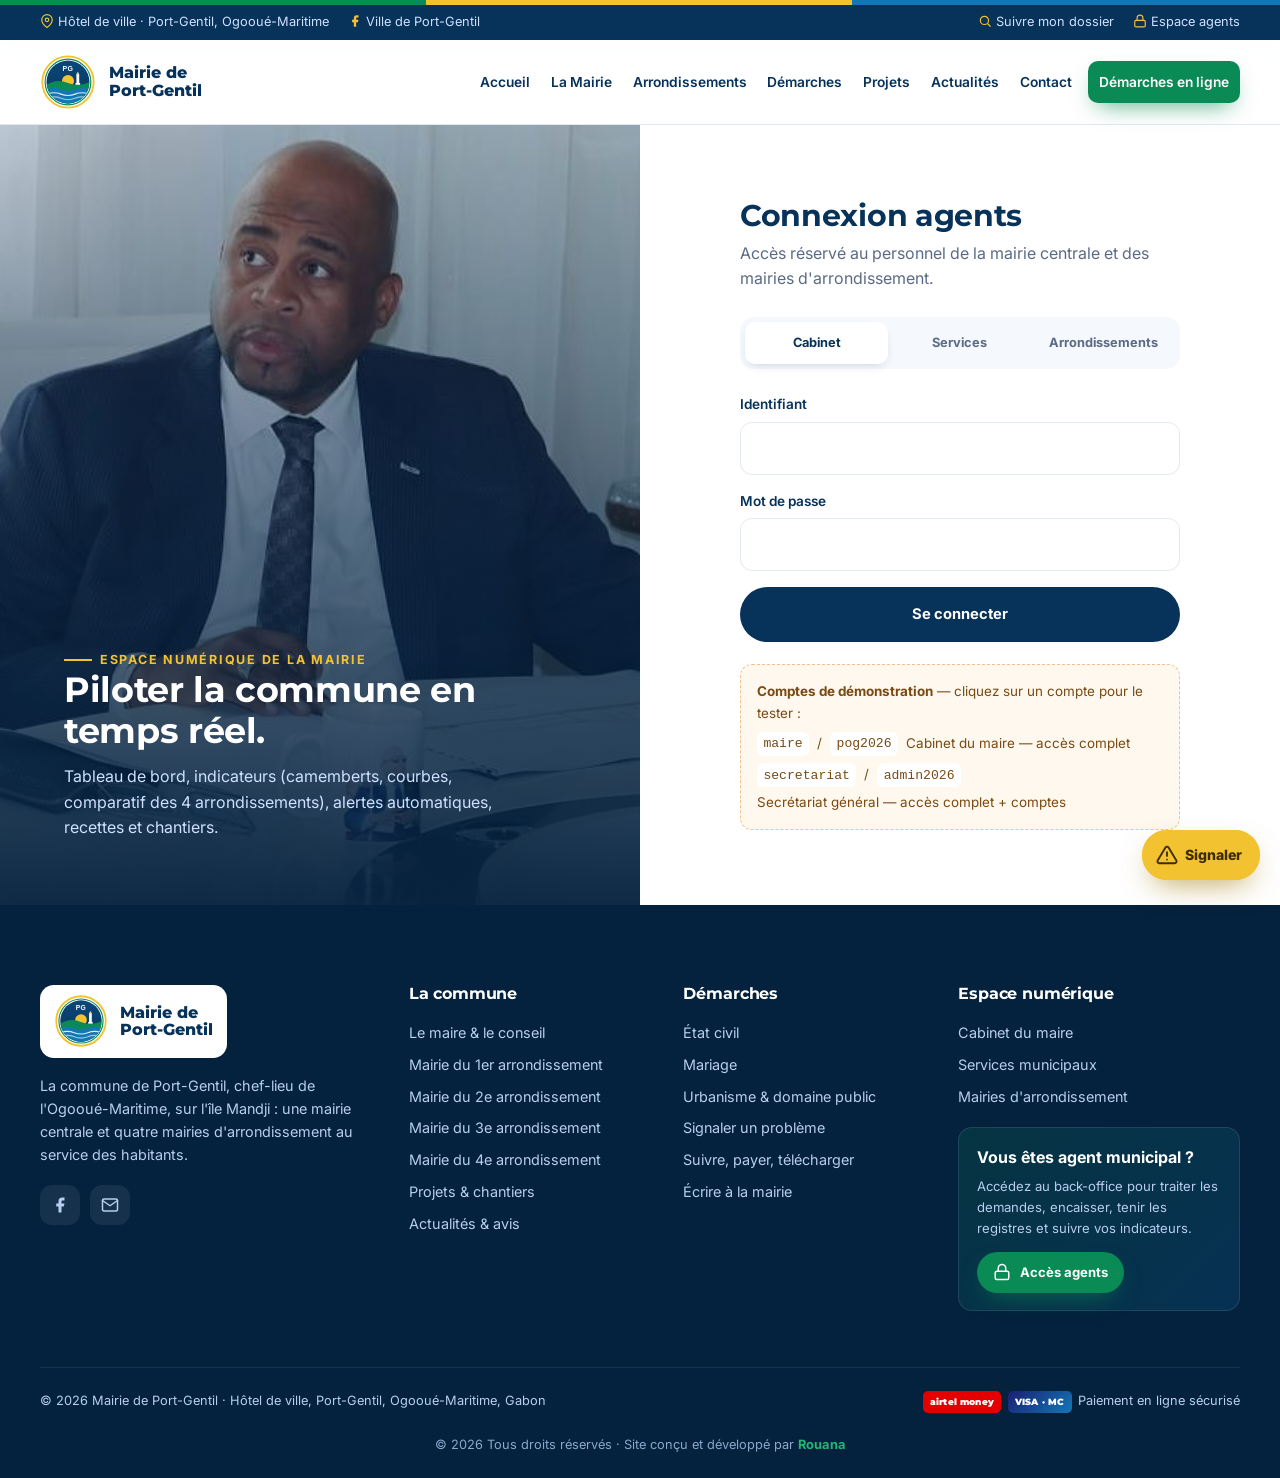
==== commit 0b2873b6: "Mobile : bouton Retour toujours visible (menu, pages, fenêtres, galerie, back-office) + touche retou" ====
--- a/agents.html
+++ b/agents.html
@@ -17,7 +17,7 @@
   <aside class="sidebar" id="sb"></aside>
   <main class="app-main">
     <div class="app-top">
-      <div style="display:flex;gap:.8rem;align-items:center"><button class="sb-toggle" id="sbt" aria-label="Menu"><svg width="22" height="22" viewBox="0 0 24 24" fill="none" stroke="currentColor" stroke-width="2" stroke-linecap="round"><path d="M3 6h18M3 12h18M3 18h18"/></svg></button><div><h1 id="vt"></h1><p id="vs"></p></div></div>
+      <div style="display:flex;gap:.8rem;align-items:center"><button class="sb-toggle" id="sbt" aria-label="Menu"><svg width="22" height="22" viewBox="0 0 24 24" fill="none" stroke="currentColor" stroke-width="2" stroke-linecap="round"><path d="M3 6h18M3 12h18M3 18h18"/></svg></button><button class="tbtn back" id="vback" hidden aria-label="Retour"><svg viewBox="0 0 24 24" fill="none" stroke="currentColor" stroke-width="2.4" stroke-linecap="round" stroke-linejoin="round"><path d="M19 12H5M12 19l-7-7 7-7"/></svg><span>Retour</span></button><div><h1 id="vt"></h1><p id="vs"></p></div></div>
       <div class="top-actions"><div class="who" id="who"></div><a class="tbtn" href="index.html" title="Retour au site" aria-label="Retour au site"><svg viewBox="0 0 24 24" fill="none" stroke="currentColor" stroke-width="2" stroke-linecap="round" stroke-linejoin="round"><path d="M3 9l9-7 9 7v11a2 2 0 01-2 2H5a2 2 0 01-2-2z"/><path d="M9 22V12h6v10"/></svg><span>Site</span></a><button class="tbtn out" id="quit" title="Se déconnecter et quitter" aria-label="Sortir"><svg viewBox="0 0 24 24" fill="none" stroke="currentColor" stroke-width="2" stroke-linecap="round" stroke-linejoin="round"><path d="M9 21H5a2 2 0 01-2-2V5a2 2 0 012-2h4M16 17l5-5-5-5M21 12H9"/></svg><span>Sortir</span></button></div>
     </div>
     <div id="views"></div>
--- a/assets/css/style.css
+++ b/assets/css/style.css
@@ -775,3 +775,196 @@
 .bo-grid>*,.cols>*,.app-main{min-width:0}
 .bars.flat .b i{background:linear-gradient(180deg,var(--sky),var(--blue))!important}
 .arr-card{grid-template-columns:124px 1fr}.arr-card .an span{font-size:.6rem;letter-spacing:.03em}
+
+/* =========================================================
+   Paiement, pièces jointes, documents, indicateurs (v2)
+   ========================================================= */
+.dmeta{display:flex;gap:.5rem;align-items:center;flex-wrap:wrap}
+.price{font-family:var(--font-h);font-weight:800;color:var(--navy);font-size:.92rem;background:var(--sky-2);padding:.2rem .6rem;border-radius:8px}
+.price.free{background:#e6f7ec;color:var(--ok)}
+.dmeta .dl{display:inline-flex;align-items:center;gap:.3rem;font-size:.76rem;font-weight:700;color:var(--orange)}
+.dmeta .dl svg{width:14px;height:14px}
+.plogo{display:inline-grid;place-items:center;min-width:56px;height:38px;padding:0 .5rem;border-radius:9px;font-family:var(--font-h);font-weight:900;font-size:.62rem;line-height:1.05;text-align:center;text-transform:lowercase;letter-spacing:.02em;flex:none}
+.plogo.airtel{background:#e40000;color:#fff}
+.plogo.carte{background:linear-gradient(135deg,#1a1f71,#1477b5);color:#fff;text-transform:none;font-size:.66rem}
+.plogo.guichet{background:var(--sky-2);color:var(--navy)}
+.plogo.guichet svg{width:20px;height:20px}
+.paytabs{display:grid;grid-template-columns:1fr 1fr;gap:.6rem;margin-bottom:1rem}
+.paytab{display:flex;gap:.7rem;align-items:center;text-align:left;padding:.7rem;border-radius:14px;border:2px solid var(--line);background:#fff;cursor:pointer;transition:.2s}
+.paytab b{display:block;color:var(--navy);font-size:.9rem}
+.paytab small{color:var(--muted);font-size:.74rem}
+.paytab.on{border-color:var(--c);box-shadow:0 8px 20px -12px var(--c)}
+@media (max-width:520px){.paytabs{grid-template-columns:1fr}}
+.paywait{display:grid;justify-items:center;gap:.8rem;text-align:center;padding:1.4rem 0;color:var(--muted)}
+.paywait b{color:var(--navy)}
+.spin{width:42px;height:42px;border-radius:50%;border:4px solid var(--line);border-top-color:var(--orange);animation:spin 1s linear infinite}
+@keyframes spin{to{transform:rotate(360deg)}}
+.cbmock{border:1px solid var(--line);border-radius:14px;padding:1rem;background:var(--bg);display:grid;gap:.7rem}
+.cbmock .cbh{display:flex;gap:.4rem;align-items:center;font-weight:700;color:var(--navy);font-size:.88rem}
+.cbmock .cbh svg{width:16px;height:16px;color:var(--ok)}
+.cbmock .cbh small{color:var(--muted);font-weight:500}
+.cbmock input{background:#fff;color:var(--muted)}
+.demo-pay{display:flex;gap:.5rem;align-items:flex-start;font-size:.76rem;color:var(--muted);margin-top:1rem;padding-top:.8rem;border-top:1px dashed var(--line)}
+.demo-pay svg{width:15px;height:15px;flex:none;margin-top:2px;color:var(--ok)}
+.paychoice{display:grid;gap:.6rem}
+.pc{display:flex;gap:.8rem;align-items:center;padding:.8rem;border:2px solid var(--line);border-radius:14px;cursor:pointer;transition:.2s;background:#fff}
+.pc:has(input:checked){border-color:var(--orange);background:#f3fbf7}
+.pc input{accent-color:var(--orange);width:18px;height:18px;flex:none}
+.pc b{display:block;color:var(--navy);font-size:.9rem}
+.pc small{color:var(--muted);font-size:.78rem;line-height:1.35;display:block}
+.dropzone{display:flex;gap:.8rem;align-items:center;padding:1rem;border:2px dashed #b9cbe0;border-radius:14px;background:var(--bg);cursor:pointer;transition:.2s}
+.dropzone:hover{border-color:var(--orange);background:#f3fbf7}
+.dropzone svg{width:28px;height:28px;color:var(--orange);flex:none}
+.dropzone b{display:block;color:var(--navy);font-size:.9rem}
+.dropzone small{color:var(--muted);font-size:.78rem}
+.pjlist{display:flex;flex-wrap:wrap;gap:.4rem;margin-top:.5rem}
+.pjchip{display:inline-flex;align-items:center;gap:.35rem;background:var(--sky-2);color:var(--navy);font-size:.78rem;font-weight:600;padding:.35rem .7rem;border-radius:99px;max-width:100%}
+.pjchip svg{width:14px;height:14px;flex:none}
+.pjchip small{color:var(--muted);font-weight:500}
+a.pjchip:hover{background:var(--navy);color:#fff}
+.pjimg{max-height:180px;border-radius:10px;margin:.6rem .4rem 0 0;display:inline-block;border:1px solid var(--line)}
+.sbox{display:flex;justify-content:space-between;align-items:center;gap:1rem;flex-wrap:wrap;padding:.9rem 1rem;border-radius:14px;background:var(--bg);border:1px solid var(--line);margin-top:.8rem}
+.sbox b{display:flex;align-items:center;gap:.4rem;color:var(--navy);font-size:.95rem}
+.sbox b svg{width:18px;height:18px;flex:none}
+.sbox small{display:block;color:var(--muted);font-size:.8rem;margin-top:.15rem}
+.sbox.ok{background:#e9f8ef;border-color:#bfe8cf}.sbox.ok b{color:#14633a}
+.sbox.warn{background:#fff8e6;border-color:#f4dd9b}.sbox.warn b{color:#7a5300}
+.sbox.doc{background:#eef6fd;border-color:#c5def3}
+.paylogos{display:inline-flex;gap:.4rem;align-items:center}
+.paylogos .plogo{height:22px;min-width:auto;font-size:.56rem;padding:0 .45rem;border-radius:5px}
+.arr-minis{display:grid;grid-template-columns:repeat(4,1fr);gap:1rem}
+@media (max-width:980px){.arr-minis{grid-template-columns:1fr 1fr}}
+@media (max-width:520px){.arr-minis{grid-template-columns:1fr;gap:.6rem}}
+.arr-mini{display:flex;gap:.8rem;align-items:center;padding:1rem;background:#fff;border:1px solid var(--line);border-radius:16px;transition:.25s}
+.arr-mini:hover{transform:translateY(-4px);box-shadow:var(--shadow);border-color:transparent}
+.arr-mini .n{width:54px;height:54px;border-radius:14px;background:linear-gradient(160deg,var(--navy),var(--navy-2));color:#fff;display:grid;place-items:center;font-family:var(--font-h);font-weight:900;font-size:1.4rem;flex:none}
+.arr-mini:nth-child(2) .n{background:linear-gradient(160deg,var(--orange),#066b42)}
+.arr-mini:nth-child(3) .n{background:linear-gradient(160deg,#d9a400,#b07d00)}
+.arr-mini:nth-child(4) .n{background:linear-gradient(160deg,var(--blue),#0b4a7d)}
+.arr-mini .n sup{font-size:.6em}
+.arr-mini b{display:block;color:var(--navy);font-size:.95rem}
+.arr-mini small{color:var(--muted);font-size:.78rem}
+.arr-mini > svg{width:18px;height:18px;margin-left:auto;color:var(--orange);flex:none}
+.arr-grid .arr-card.full{grid-column:auto}
+.arr-card:nth-child(2) .an{background:linear-gradient(160deg,var(--orange),#066b42)}
+.arr-card:nth-child(3) .an{background:linear-gradient(160deg,#d9a400,#b07d00)}
+.arr-card:nth-child(4) .an{background:linear-gradient(160deg,var(--blue),#0b4a7d)}
+.focus{display:grid;grid-template-columns:.85fr 1.15fr;gap:2.5rem;align-items:start;margin-top:1.5rem}
+@media (max-width:900px){.focus{grid-template-columns:1fr;gap:1.4rem}}
+.focus .fimg{position:relative;position:sticky;top:100px}
+.focus .fimg img{width:100%;aspect-ratio:4/3;object-fit:cover;border-radius:var(--r);box-shadow:var(--shadow-lg)}
+.focus .fimg .badge{position:absolute;left:14px;bottom:14px;background:var(--gold);color:#3d2c00;border-radius:12px;padding:.5rem .8rem;font-size:.8rem}
+.focus .fimg .badge b{font-family:var(--font-h);font-size:1.1rem}
+.focus h2{font-size:clamp(1.5rem,2.8vw,2.1rem);color:var(--navy);margin:.5rem 0 .8rem}
+.focus h4{color:var(--navy);margin:1.4rem 0 .8rem}
+.focus .timeline{gap:1.1rem}
+.focus .checks{margin:.4rem 0}
+@media (max-width:900px){.focus .fimg{position:relative;top:0}}
+.tabs-sm .tab{padding:.45rem .9rem;font-size:.8rem}
+.chart{position:relative;height:270px}
+.chart.pie{height:250px}
+@media (max-width:600px){.chart{height:230px}.chart.pie{height:260px}}
+.tbl td.best{color:var(--ok);font-weight:800;background:#effaf3}
+.ind-bar{padding:1rem 1.2rem}
+.ind-bar .field input[disabled]{background:var(--bg);color:var(--navy);font-weight:700}
+@media print{.ind-bar,.notice{display:none!important}.bo-grid{grid-template-columns:1fr 1fr}.card{break-inside:avoid}}
+.kpi,.kpi>span{min-width:0}
+@media (max-width:600px){.kpis{gap:.6rem}.kpi{padding:.8rem;gap:.6rem}.kpi .ic{width:38px;height:38px;border-radius:11px}.kpi .ic svg{width:19px;height:19px}.kpi b{font-size:1.2rem}.kpi span{font-size:.72rem;line-height:1.3}}
+.arr-card .am{display:block}.arr-card .am svg{display:inline;vertical-align:-3px;margin-right:.3rem}
+.field{position:relative}input.sr-only{left:0;top:0;opacity:0;pointer-events:none}
+
+/* =========================================================
+   Documents authentifiés & indicateurs des arrondissements (v3)
+   ========================================================= */
+.auth-badge{display:flex;gap:.8rem;align-items:flex-start;padding:.85rem 1rem;border-radius:14px;margin-top:.8rem;border:1.5px solid;flex-wrap:wrap}
+.auth-badge > span:nth-child(2){flex:1;min-width:200px}
+.auth-badge .shield{width:38px;height:38px;border-radius:50%;display:grid;place-items:center;flex:none}
+.auth-badge .shield svg{width:22px;height:22px}
+.auth-badge b{display:block;font-size:.92rem}
+.auth-badge small{display:block;font-size:.8rem;line-height:1.45;margin-top:.15rem;opacity:.9}
+.auth-badge.ok{background:#e9f8ef;border-color:#9fdcb8;color:#14532d}.auth-badge.ok .shield{background:var(--ok);color:#fff}
+.auth-badge.wait{background:#fff8e6;border-color:#f1d27d;color:#6b4a00}.auth-badge.wait .shield{background:var(--gold);color:#3d2c00}
+.auth-badge.bad{background:#fdecec;border-color:#f3b4b4;color:#7f1d1d}.auth-badge.bad .shield{background:var(--bad);color:#fff}
+.auth-badge.big{padding:1.1rem 1.2rem}.auth-badge.big b{font-size:1.05rem}
+.bg-navy .auth-badge small,.bg-navy .auth-badge b{color:inherit}
+.dmeta .dl.auth{color:var(--ok)}
+.acte-box{border:1.5px dashed #9fdcb8;background:#f3fbf7;border-radius:14px;padding:1rem;display:grid;gap:.7rem}
+.acte-box .ab-h{display:flex;gap:.5rem;align-items:center;color:var(--ok)}
+.acte-box .ab-h svg{width:20px;height:20px}
+.acte-box .ab-h b{color:var(--navy)}
+.acte-box #verif{justify-self:start}
+.steps3{display:grid;grid-template-columns:repeat(3,1fr);gap:1rem;margin-bottom:2rem}
+@media (max-width:820px){.steps3{grid-template-columns:1fr}}
+.steps3 > div{background:rgba(255,255,255,.06);border:1px solid rgba(255,255,255,.12);border-radius:var(--r);padding:1.4rem}
+.steps3 .n{display:inline-grid;place-items:center;width:38px;height:38px;border-radius:50%;background:var(--gold);color:#3d2c00;font-family:var(--font-h);font-weight:900}
+.steps3 h4{margin:.7rem 0 .4rem;font-size:1.05rem}
+.steps3 p{color:#c9dcf0;font-size:.9rem}
+.auth-check{display:grid;grid-template-columns:1.1fr 1fr;gap:1.4rem;background:#fff;color:var(--ink);border-radius:var(--r);padding:1.6rem;align-items:start}
+@media (max-width:900px){.auth-check{grid-template-columns:1fr}}
+.auth-check h3{color:var(--navy)}
+.auth-check .imgnote{color:var(--muted)}
+.ranks{display:grid;grid-template-columns:repeat(auto-fill,minmax(170px,1fr));gap:.7rem;margin-bottom:1rem}
+.rk{background:var(--bg);border:1px solid var(--line);border-radius:12px;padding:.8rem .9rem;position:relative}
+.rk small{display:block;color:var(--muted);font-size:.74rem;line-height:1.3;padding-right:3.4rem;min-height:2em}
+.rk b{display:block;font-family:var(--font-h);font-size:1.25rem;color:var(--navy);margin:.2rem 0}
+.rk em{font-style:normal;font-size:.72rem;color:var(--muted)}
+.rk .pos{position:absolute;top:.7rem;right:.7rem;font-size:.72rem;font-weight:800;padding:.15rem .5rem;border-radius:99px;background:#fff;border:1px solid var(--line);color:var(--navy)}
+.rk.top{background:#effaf3;border-color:#bfe8cf}.rk.top .pos{background:var(--ok);color:#fff;border-color:var(--ok)}
+.rk.low{background:#fff8f2;border-color:#f6d2b5}.rk.low .pos{background:#e67e22;color:#fff;border-color:#e67e22}
+.arr-panel h2 svg{width:20px;height:20px;vertical-align:-4px;color:var(--orange);margin-right:.3rem}
+.arr-panel h4{color:var(--navy);font-size:.9rem;margin-bottom:.4rem}
+.bo-grid.three{grid-template-columns:repeat(3,1fr)}
+@media (max-width:1100px){.bo-grid.three{grid-template-columns:1fr}}
+.chart.sm{height:220px}
+.dauth{display:flex;gap:.35rem;align-items:flex-start;font-size:.76rem;font-weight:700;color:var(--ok);line-height:1.3;flex:0 0 auto!important}
+.dauth svg{width:15px;height:15px;flex:none}
+
+/* =========================================================
+   Navigation mobile : bouton « Retour » toujours visible (v4)
+   ========================================================= */
+.hback,.nav-top,.mback,.lb-back,.sb-back{display:none}
+.tbtn[hidden],#vback[hidden]{display:none!important}
+.burger span{transform-origin:center}
+.burger.on span:nth-child(1){transform:translateY(7px) rotate(45deg)}
+.burger.on span:nth-child(2){opacity:0}
+.burger.on span:nth-child(3){transform:translateY(-7px) rotate(-45deg)}
+@media (max-width:1020px){
+  body.nav-open{overflow:hidden}
+  .header .wrap{gap:.6rem}
+  .hback{display:inline-grid;place-items:center;width:42px;height:42px;border-radius:12px;border:1px solid var(--line);background:#fff;color:var(--navy);cursor:pointer;flex:none}
+  .hback svg{width:20px;height:20px}
+  .brand{margin-right:auto}
+  .nav{padding-top:0}
+  .nav-top{display:flex;align-items:center;justify-content:space-between;gap:.6rem;position:sticky;top:0;z-index:2;background:#fff;margin:0 -1rem .4rem;padding:.7rem 1rem;border-bottom:1px solid var(--line)}
+  .nav-top small{color:var(--muted);font-weight:700;text-transform:uppercase;letter-spacing:.1em;font-size:.72rem}
+  .nav-back{display:inline-flex;align-items:center;gap:.45rem;height:42px;padding:0 1rem;border-radius:99px;border:0;background:var(--navy);color:#fff;font-weight:700;cursor:pointer}
+  .nav-back svg{width:18px;height:18px}
+}
+@media (max-width:640px){
+  body.ov-open{overflow:hidden}
+  .modal{padding:0;align-items:stretch}
+  .modal .box{max-width:none;max-height:none;height:100%;border-radius:0;display:flex;flex-direction:column;animation:none}
+  .modal .box .mh{position:sticky;top:0;z-index:5;background:#fff;padding:.7rem 1rem;align-items:center;gap:.6rem;box-shadow:0 6px 16px -12px rgba(7,50,90,.35)}
+  .modal .box .mh h3{font-size:1rem;flex:1;min-width:0;line-height:1.25;overflow:hidden;text-overflow:ellipsis;display:-webkit-box;-webkit-line-clamp:2;-webkit-box-orient:vertical}
+  .modal .box .mb{padding:1.1rem 1rem 2rem;flex:1}
+  .mback{display:inline-flex;align-items:center;gap:.35rem;height:40px;padding:0 .85rem;border-radius:99px;border:0;background:var(--navy);color:#fff;font-weight:700;font-size:.85rem;cursor:pointer;flex:none}
+  .mback svg{width:17px;height:17px}
+  .modal .x{width:40px;height:40px}
+  .lb-back{display:inline-flex;align-items:center;gap:.35rem;top:1rem!important;left:1rem;width:auto!important;padding:0 .9rem!important;border-radius:99px!important;height:44px!important;font-weight:700;font-size:.88rem!important}
+  .lb-back svg{width:17px;height:17px}
+  .lightbox{padding:4.5rem .6rem 3.5rem}
+  .lb-p,.lb-n{top:auto!important;bottom:.8rem}
+  .lightbox p{bottom:1.3rem;padding:0 4rem;font-size:.85rem}
+}
+/* Back-office */
+@media (max-width:900px){
+  .sb-back{display:flex;align-items:center;gap:.5rem;position:sticky;top:-1.4rem;z-index:3;margin:-1.4rem -1rem .8rem;padding:.9rem 1rem;background:var(--navy-2);border:0;color:#fff;font-weight:700;font-size:.9rem;cursor:pointer;width:calc(100% + 2rem);border-bottom:1px solid rgba(255,255,255,.1)}
+  .sb-back svg{width:18px;height:18px}
+  .sidebar{overflow-y:auto}
+  body.nav-open{overflow:hidden}
+  .tbtn.back{background:var(--navy);border-color:var(--navy);color:#fff;flex:none}
+  .tbtn.back:hover{background:var(--blue);color:#fff}
+}
+@media (min-width:901px){#vback{display:none!important}}
+@media (max-width:420px){.tbtn.back span{display:none}.tbtn.back{width:40px;padding:0;justify-content:center}}
+body.ov-open .wa,body.ov-open .totop,body.nav-open .wa,body.nav-open .totop{display:none!important}
